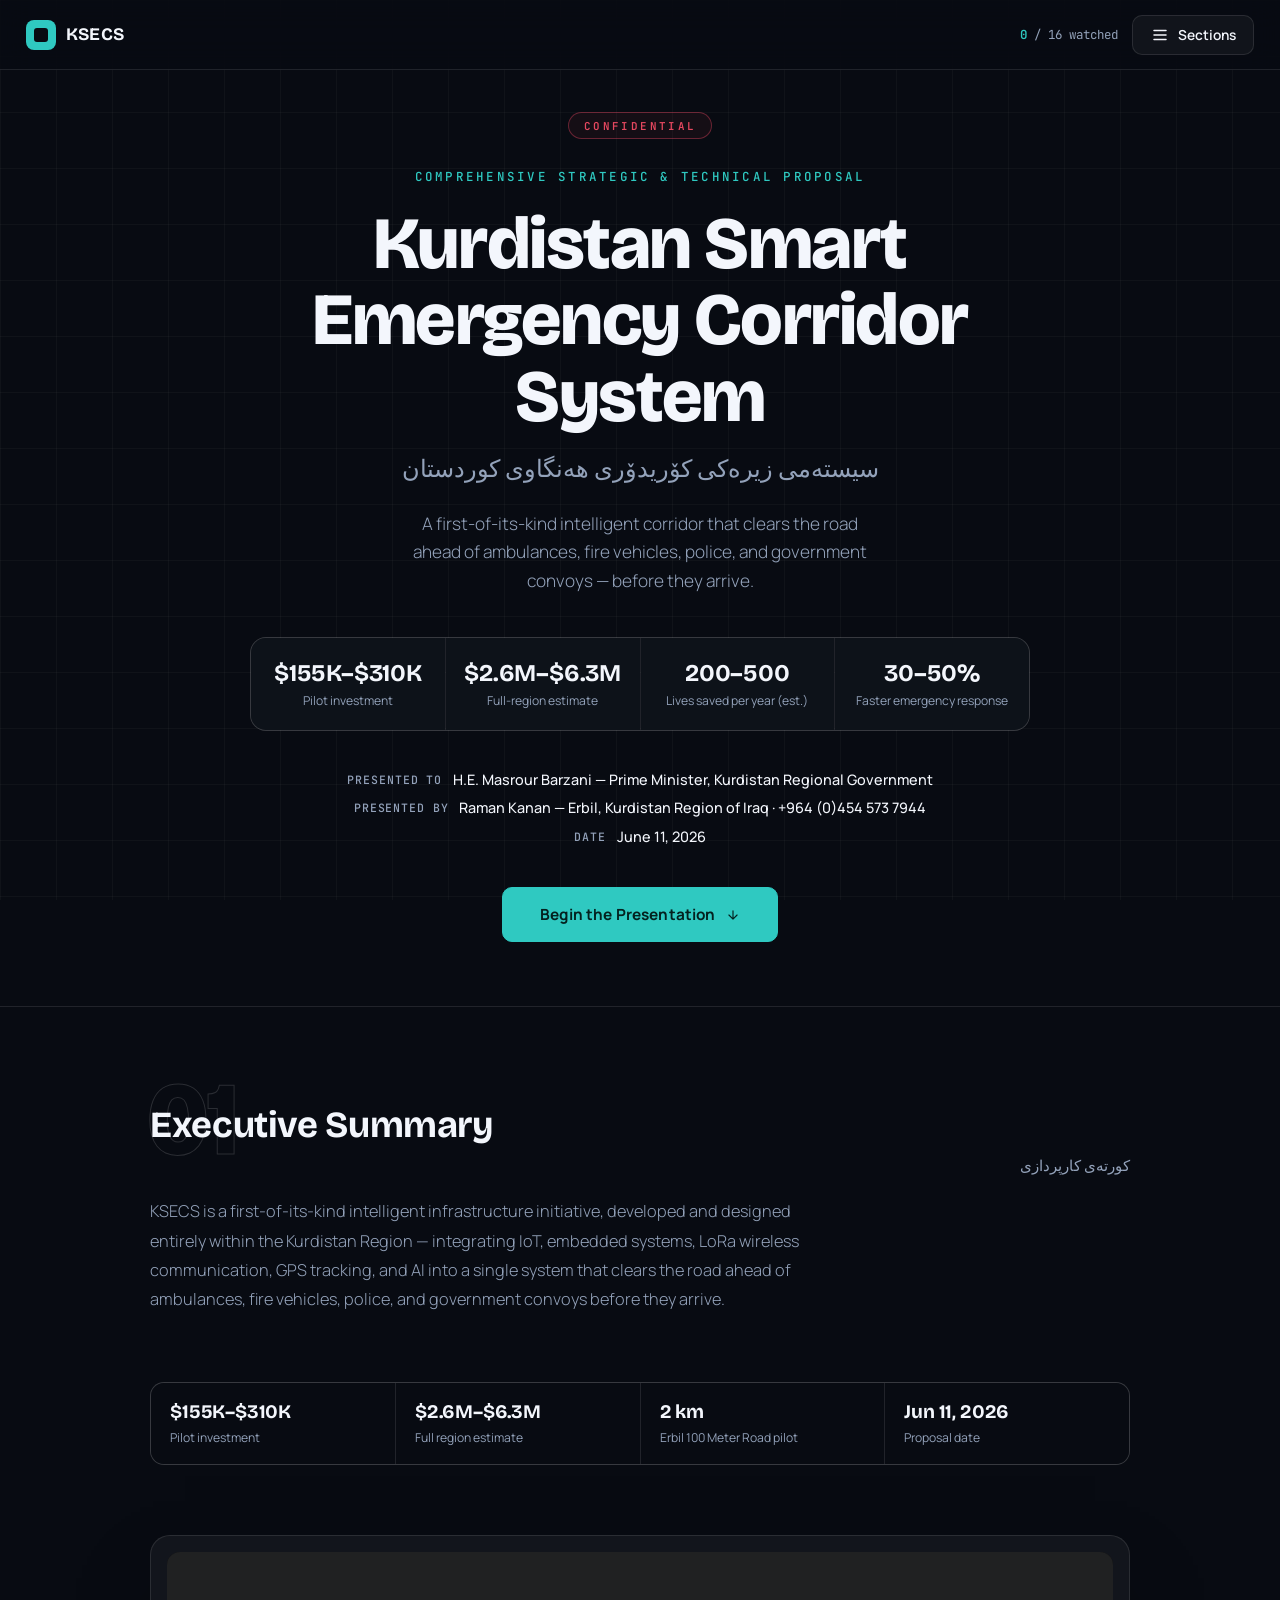
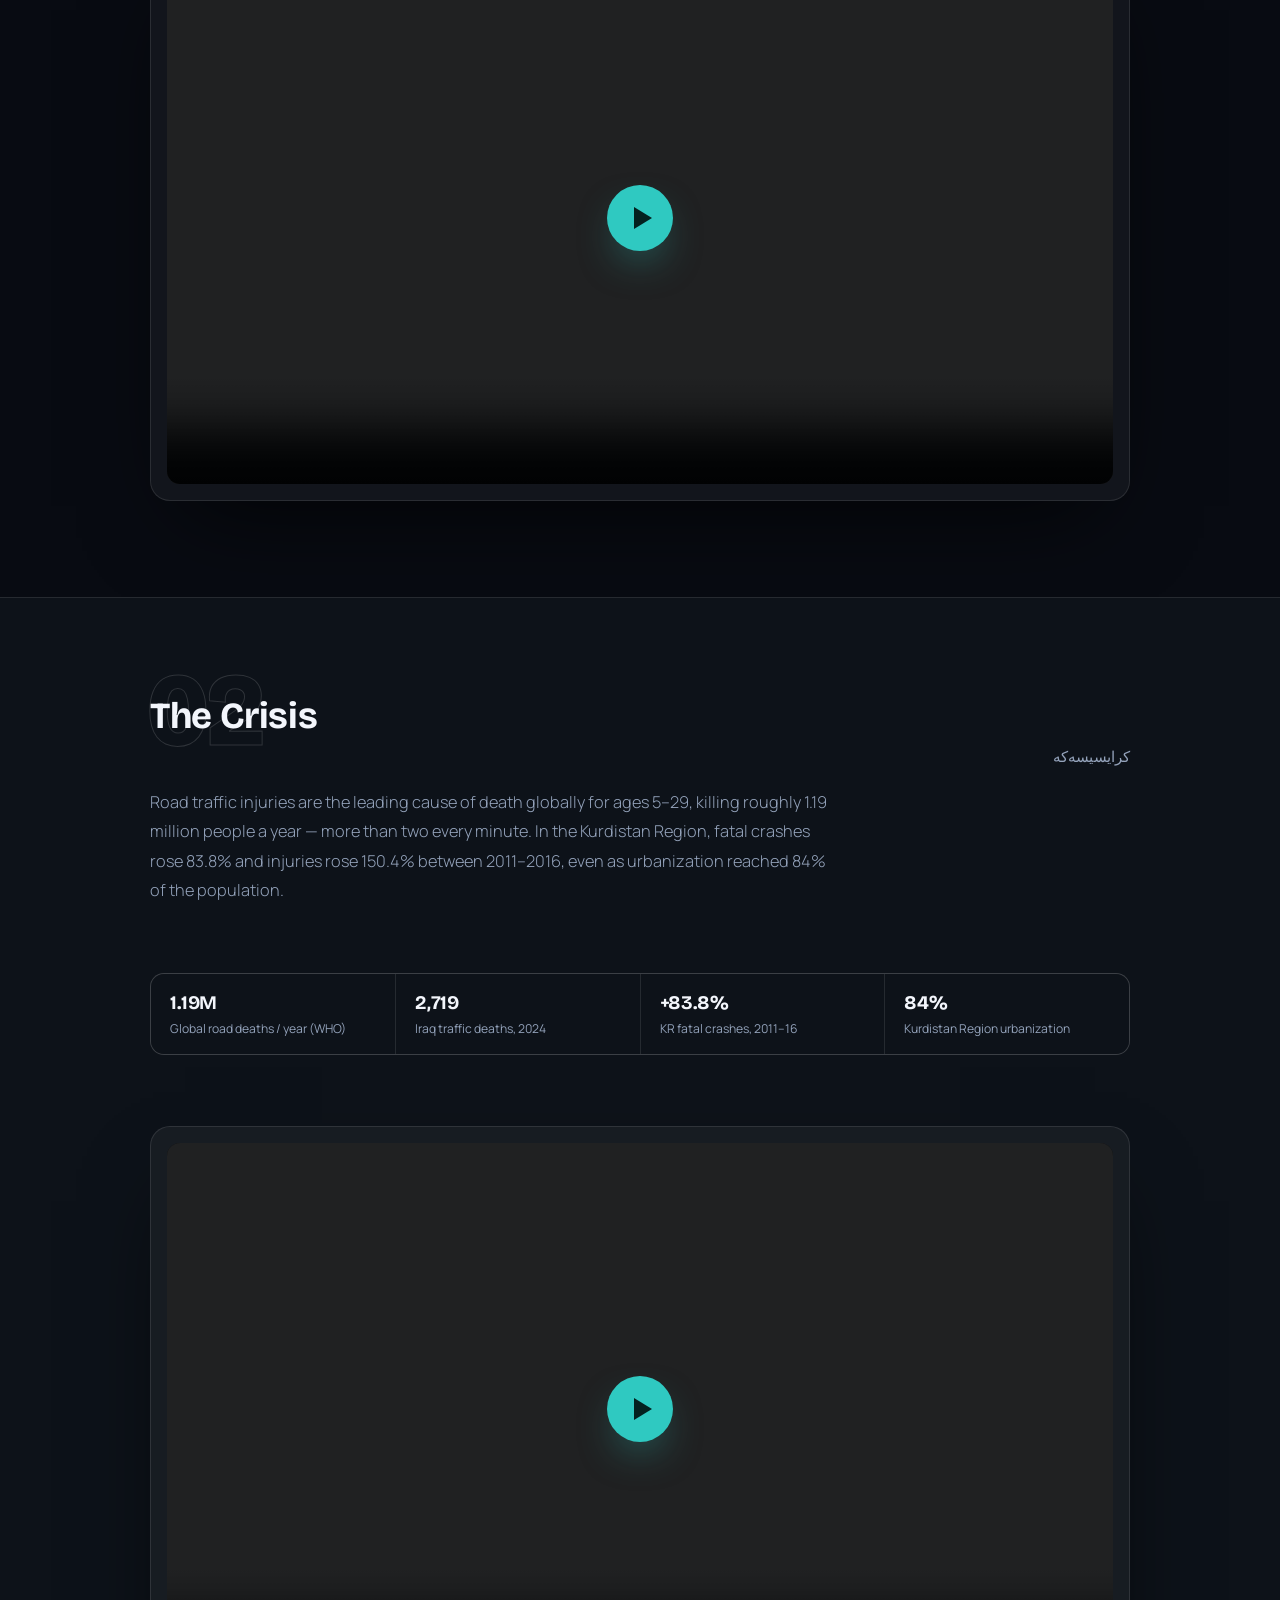
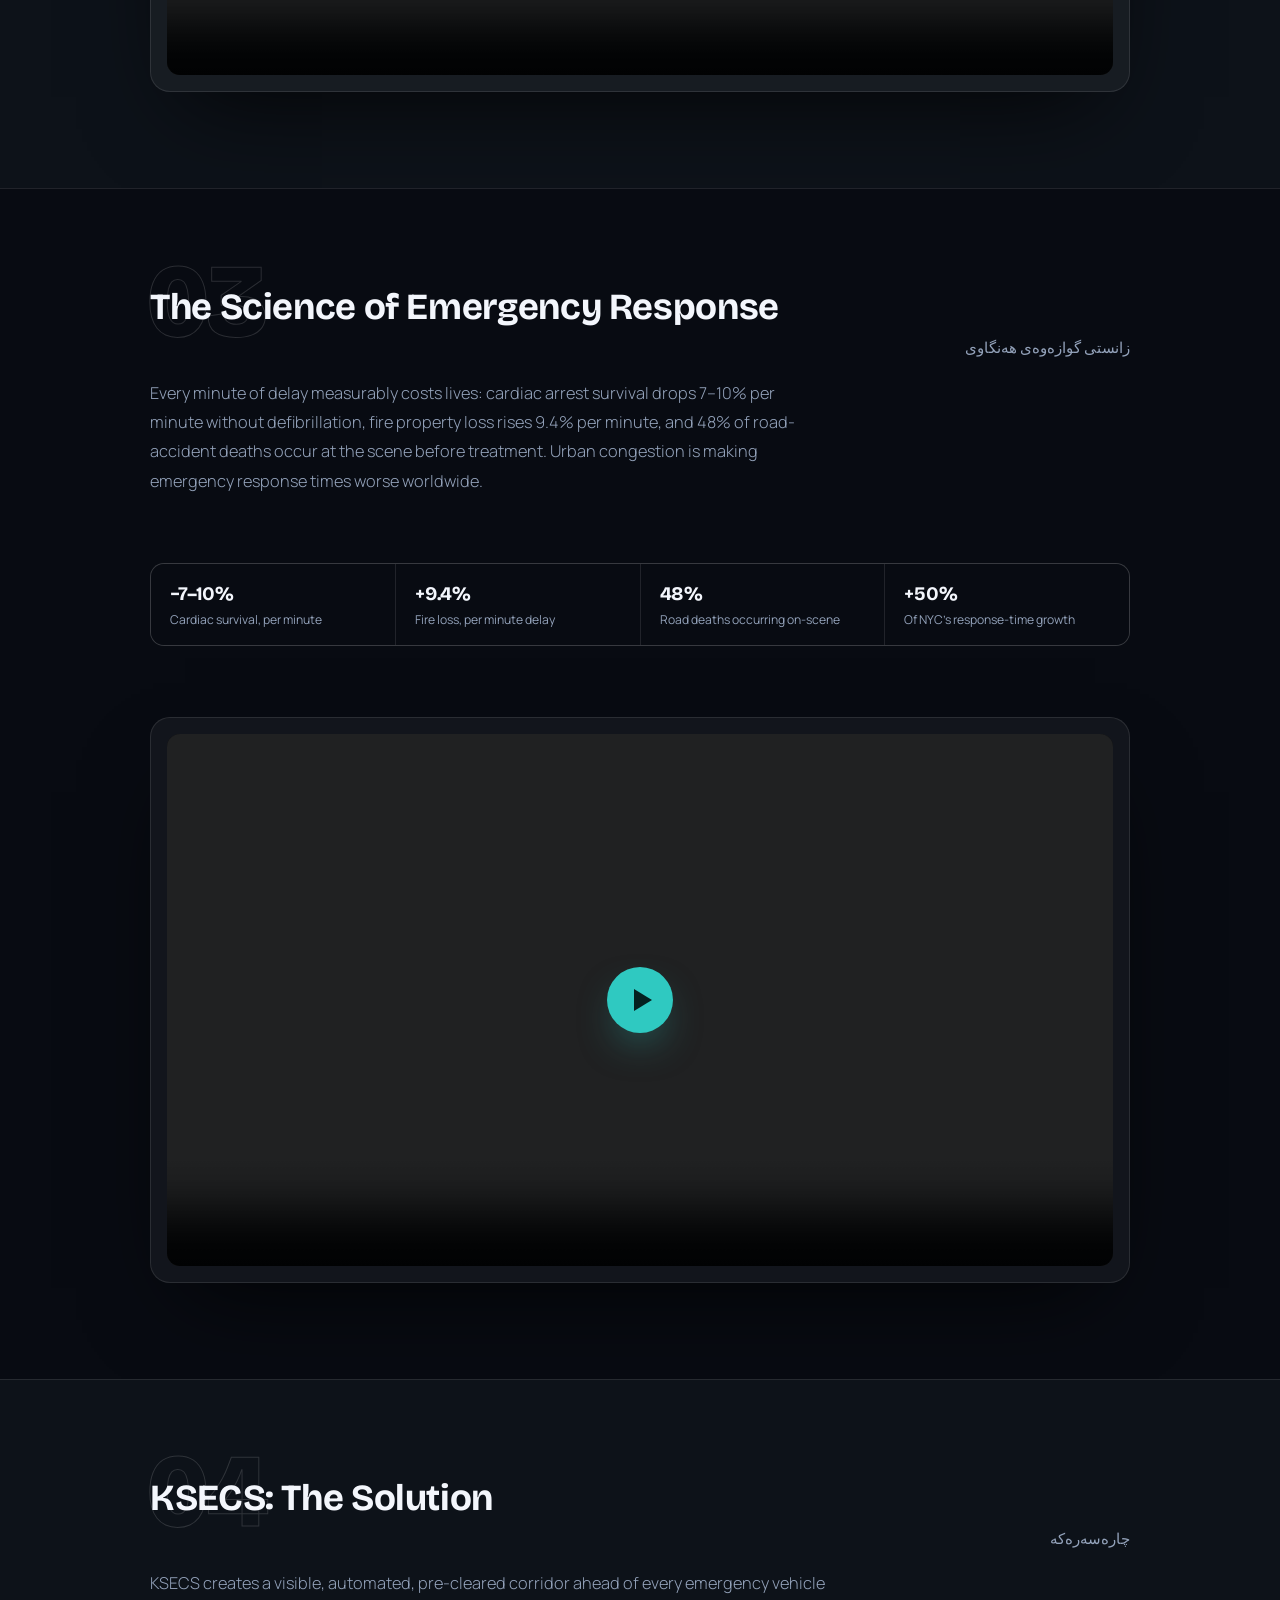
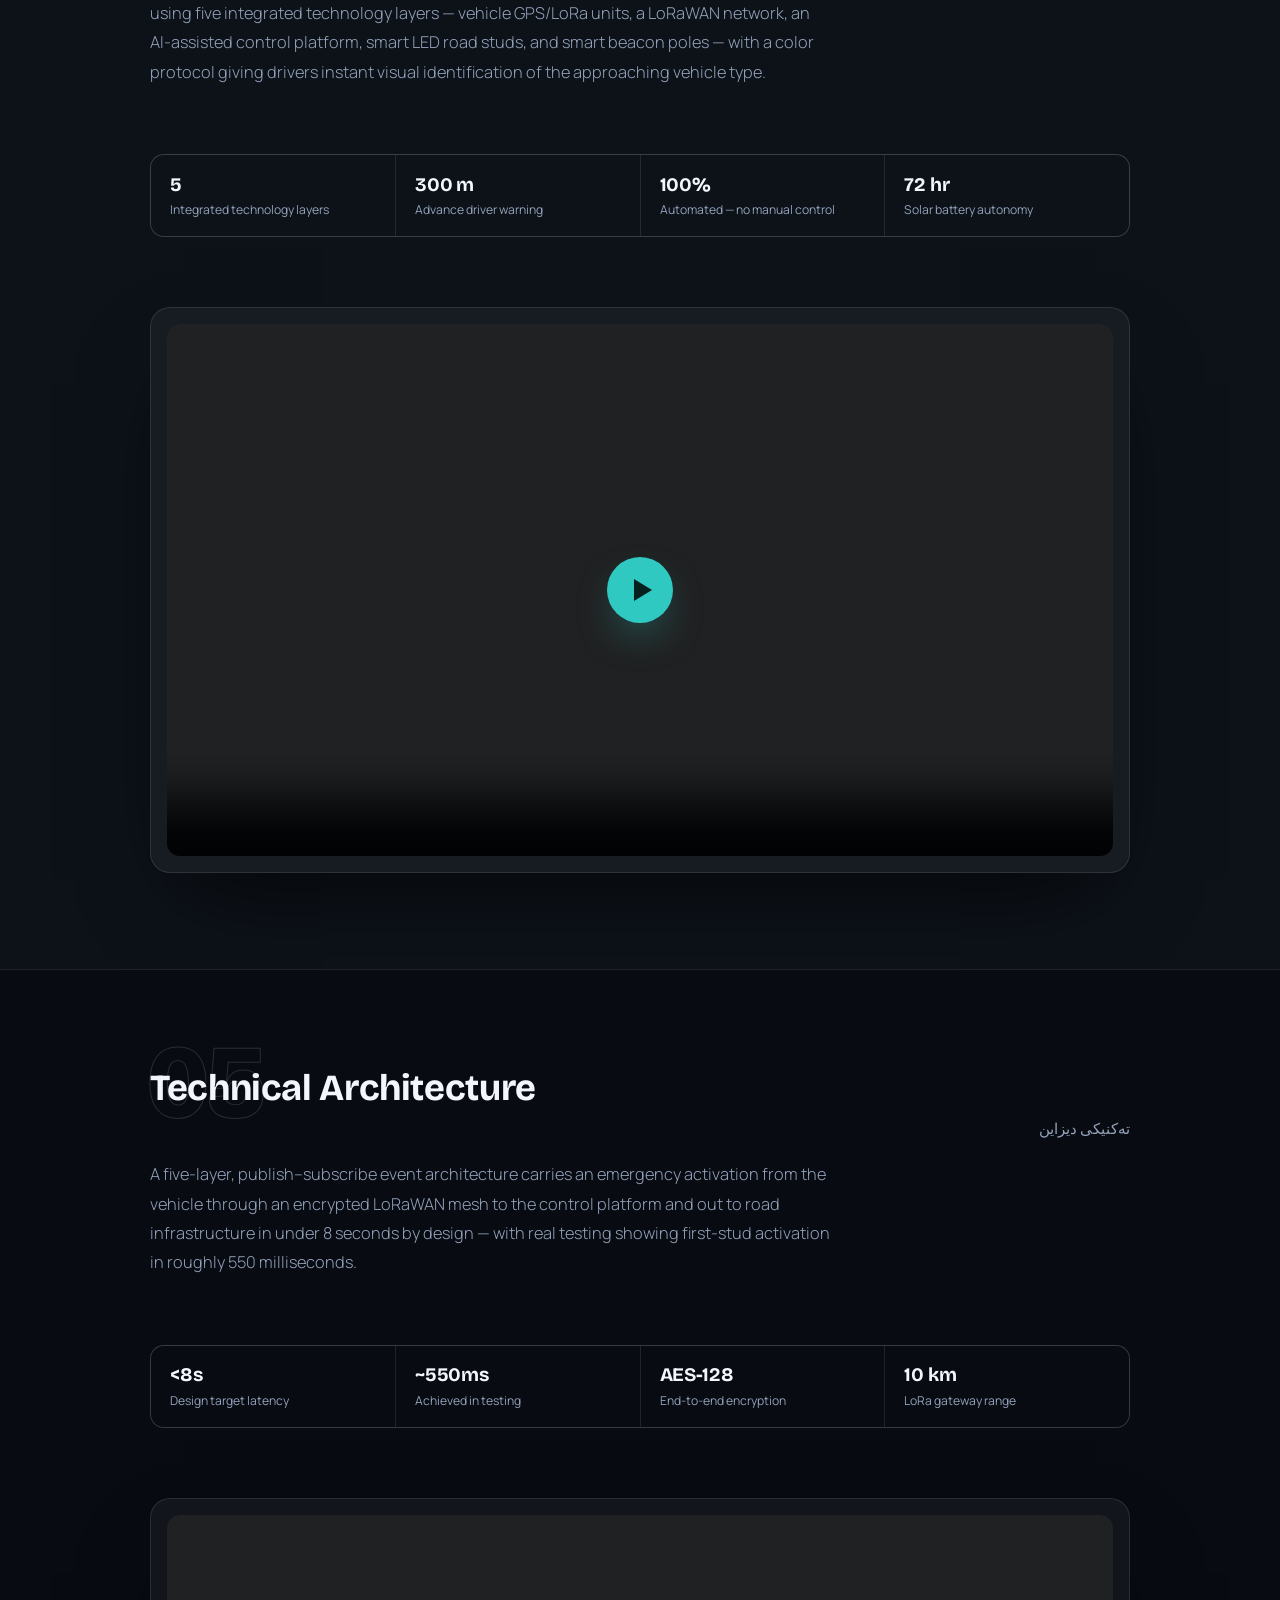
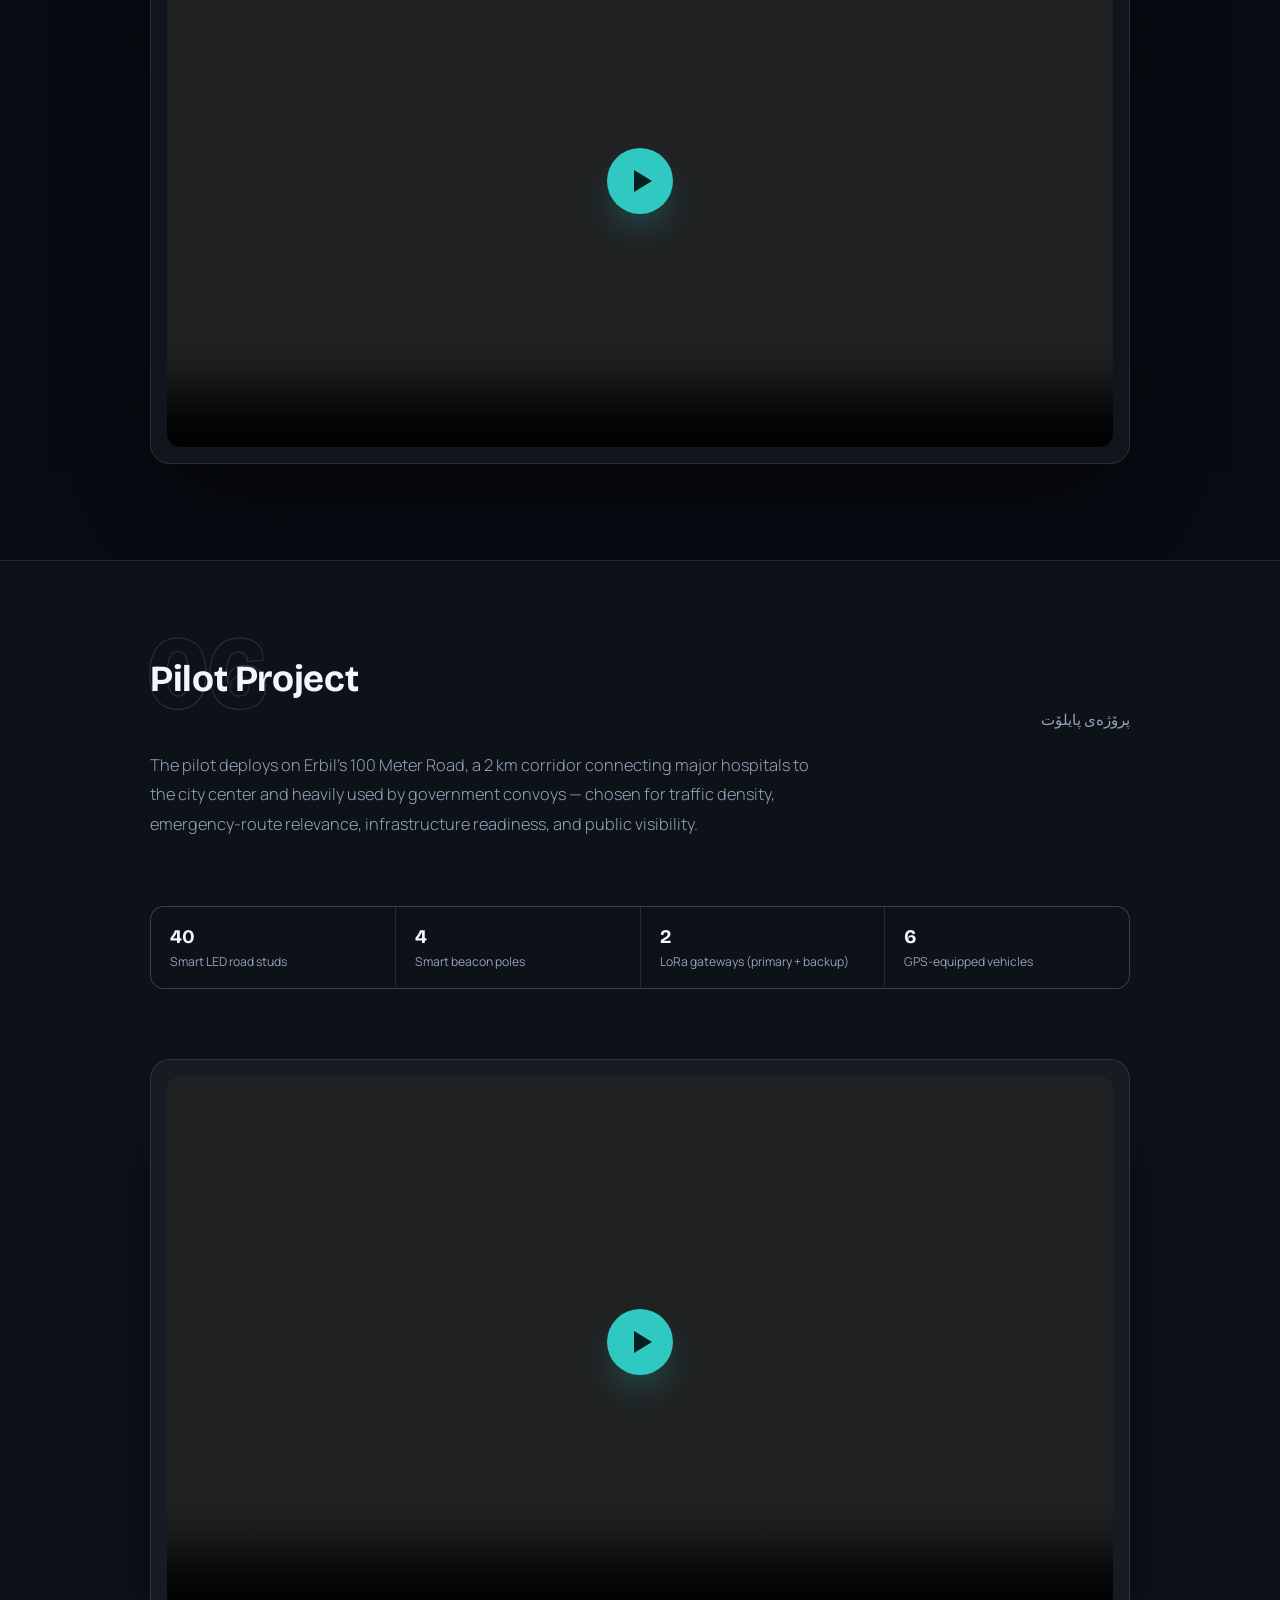
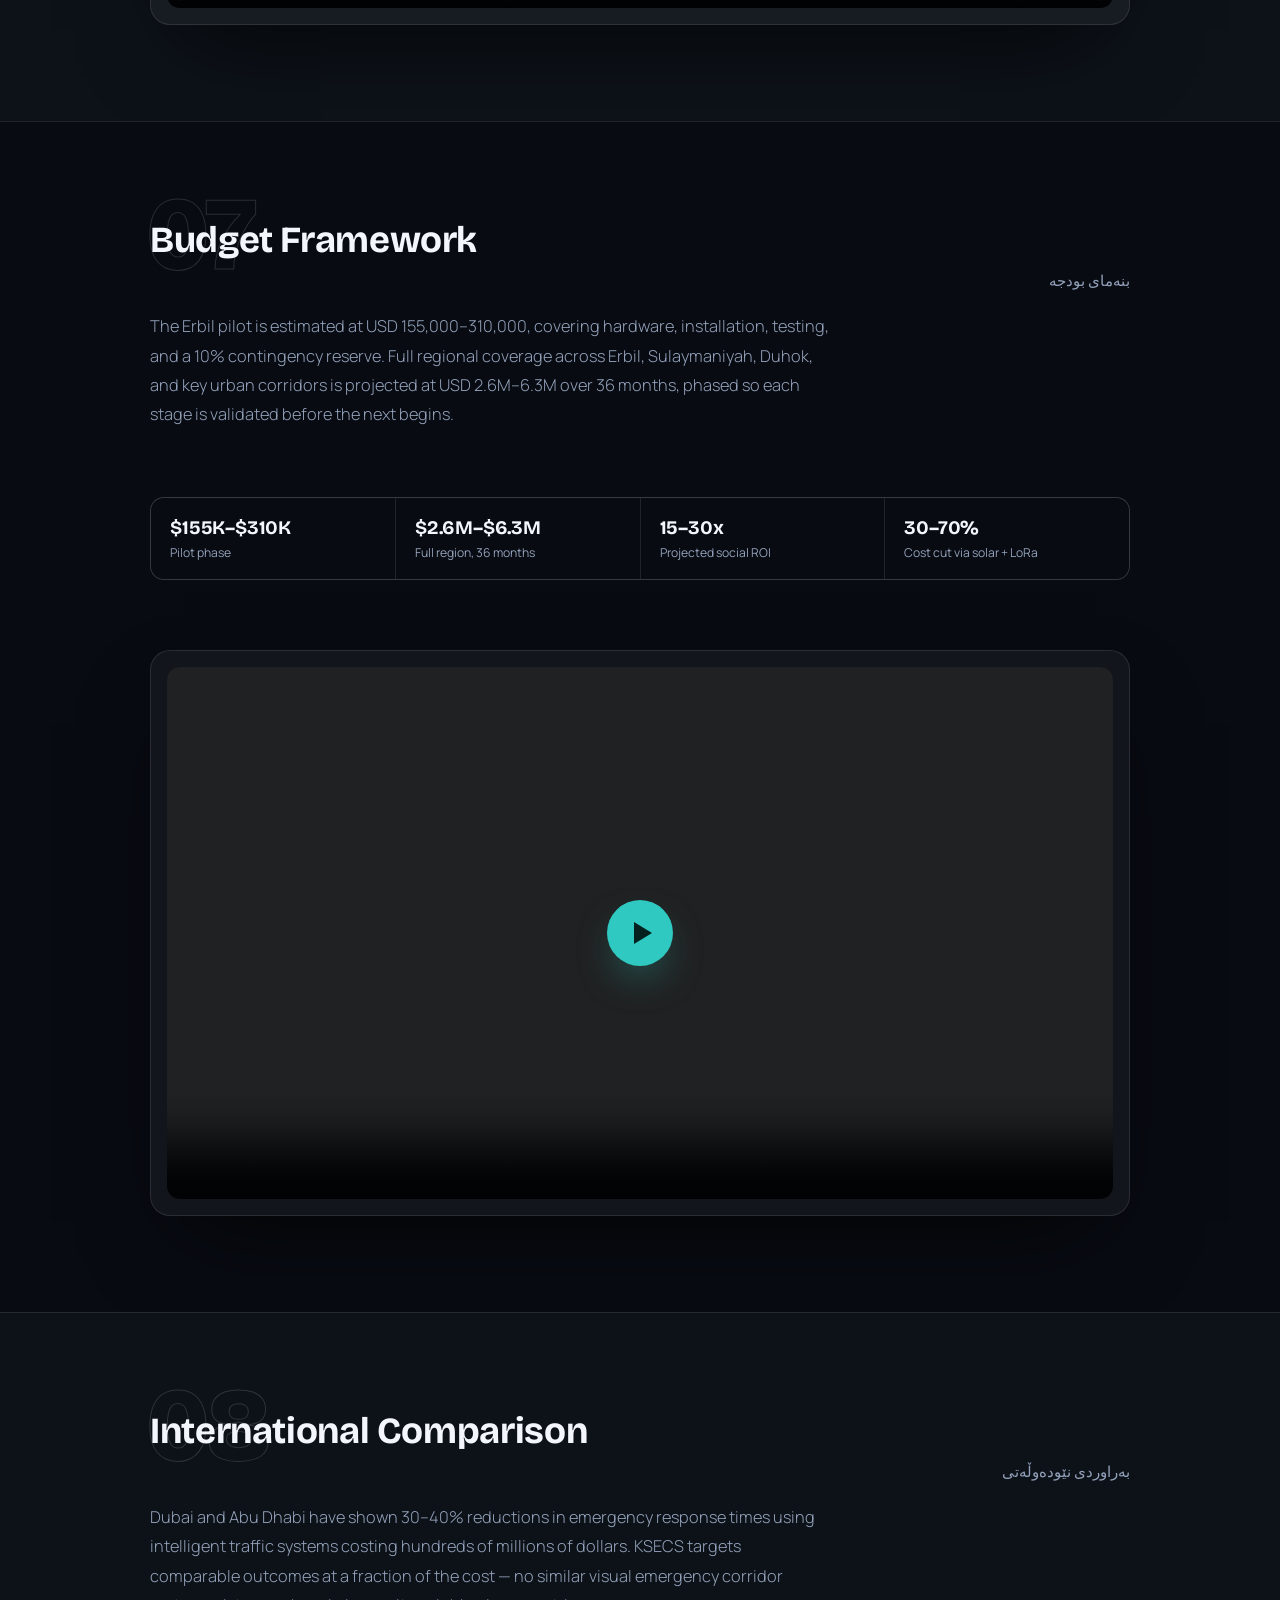
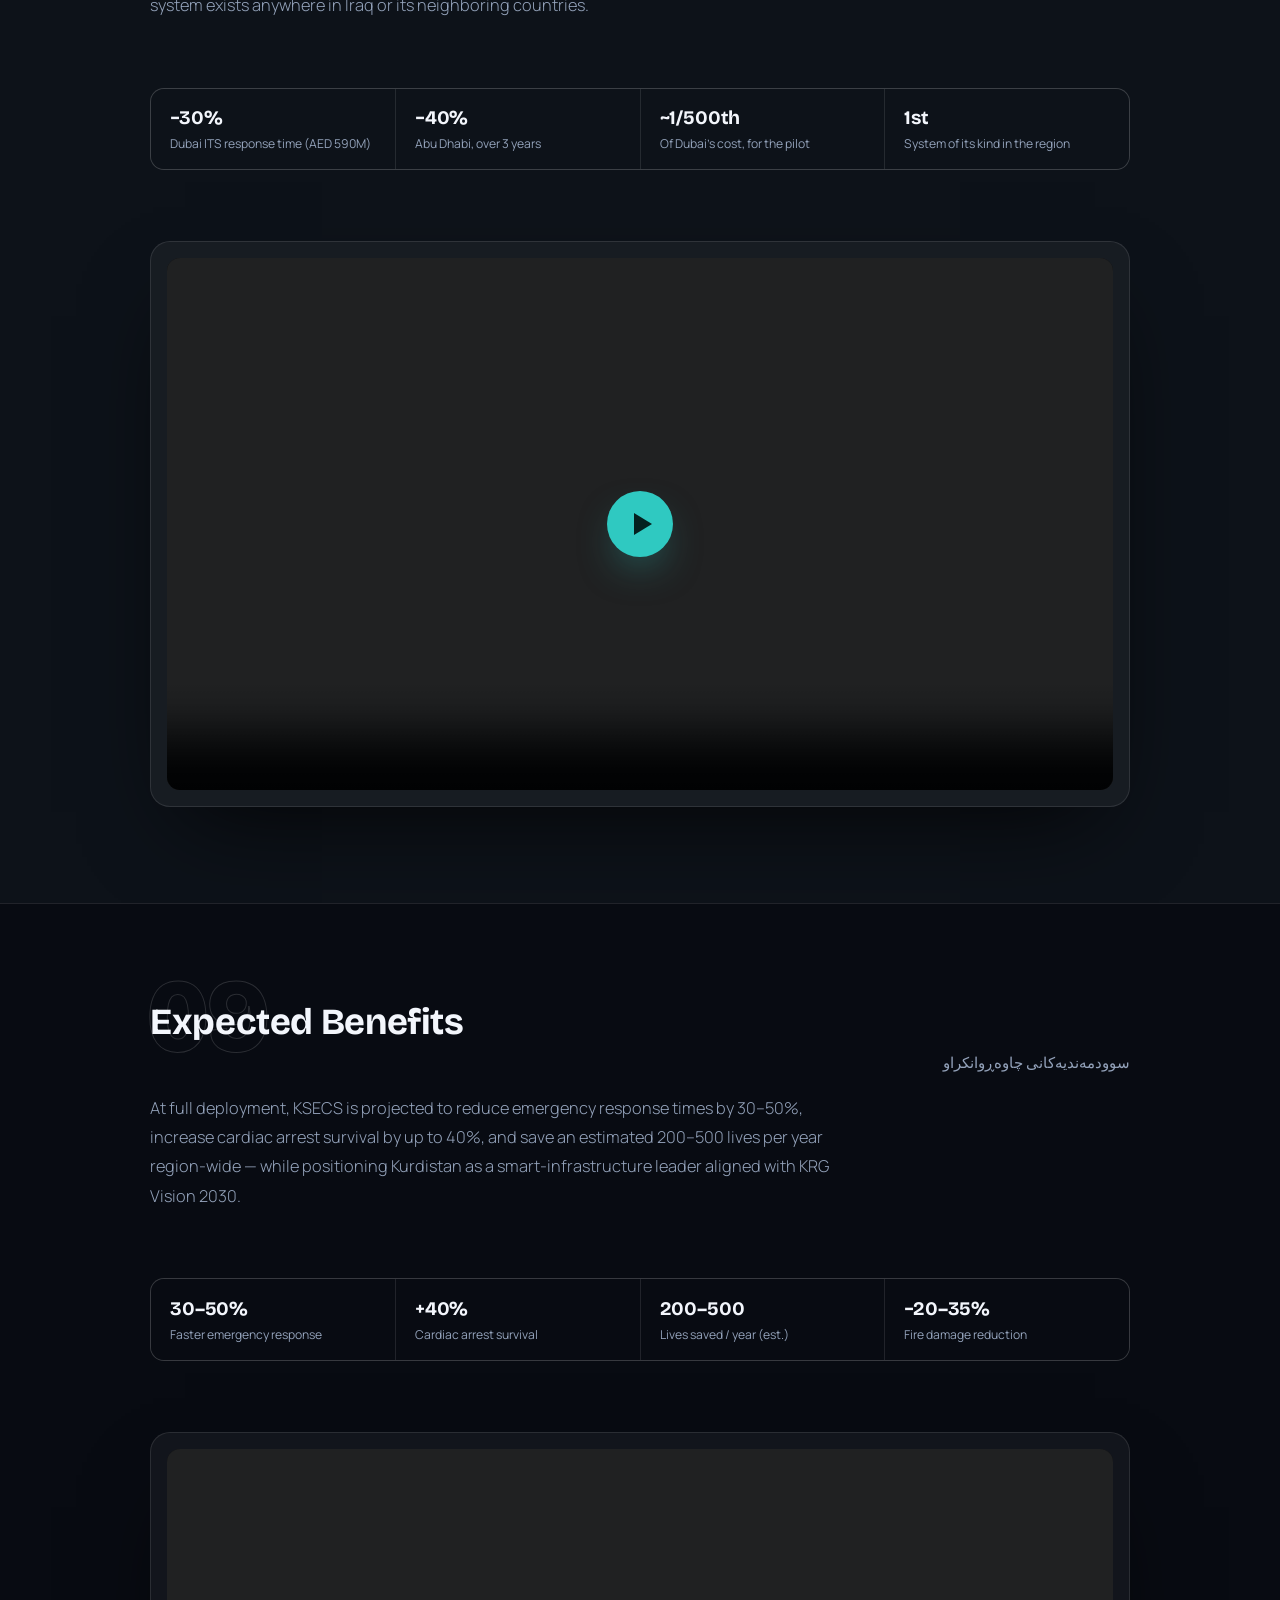
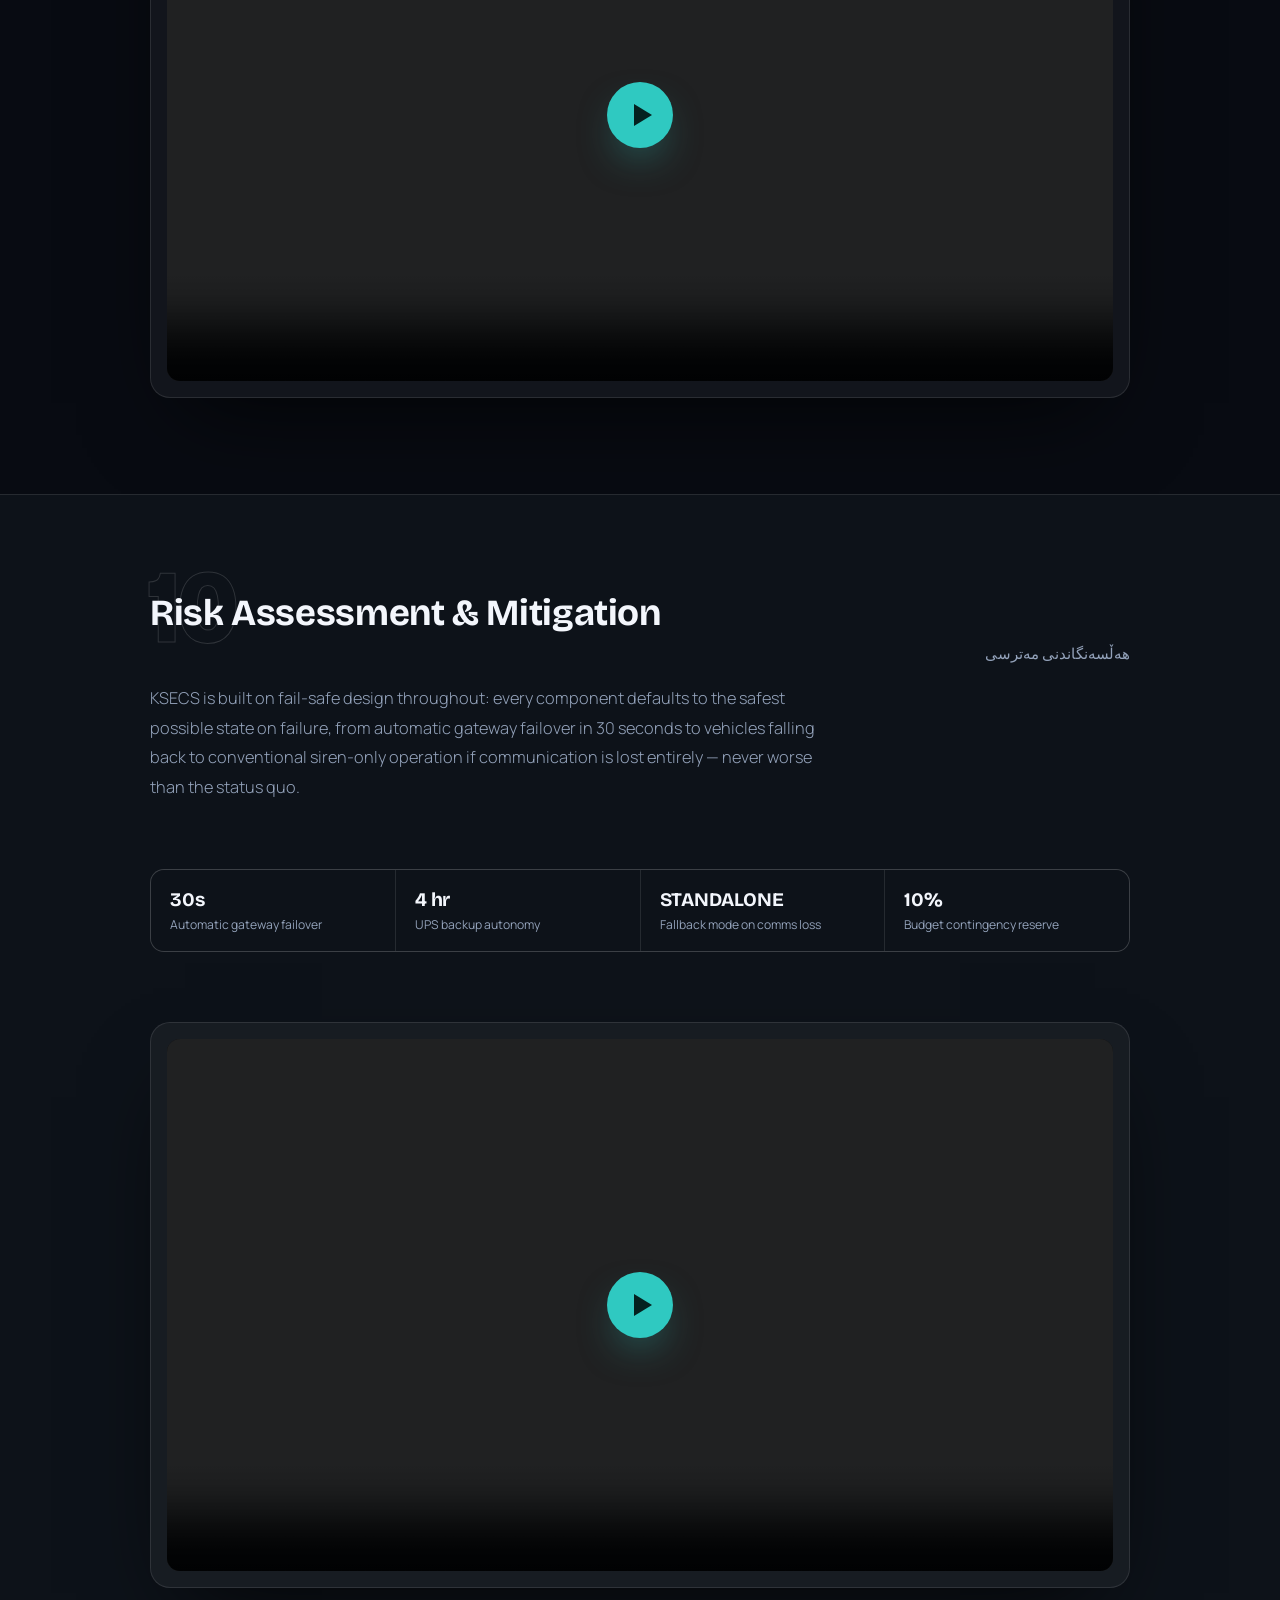
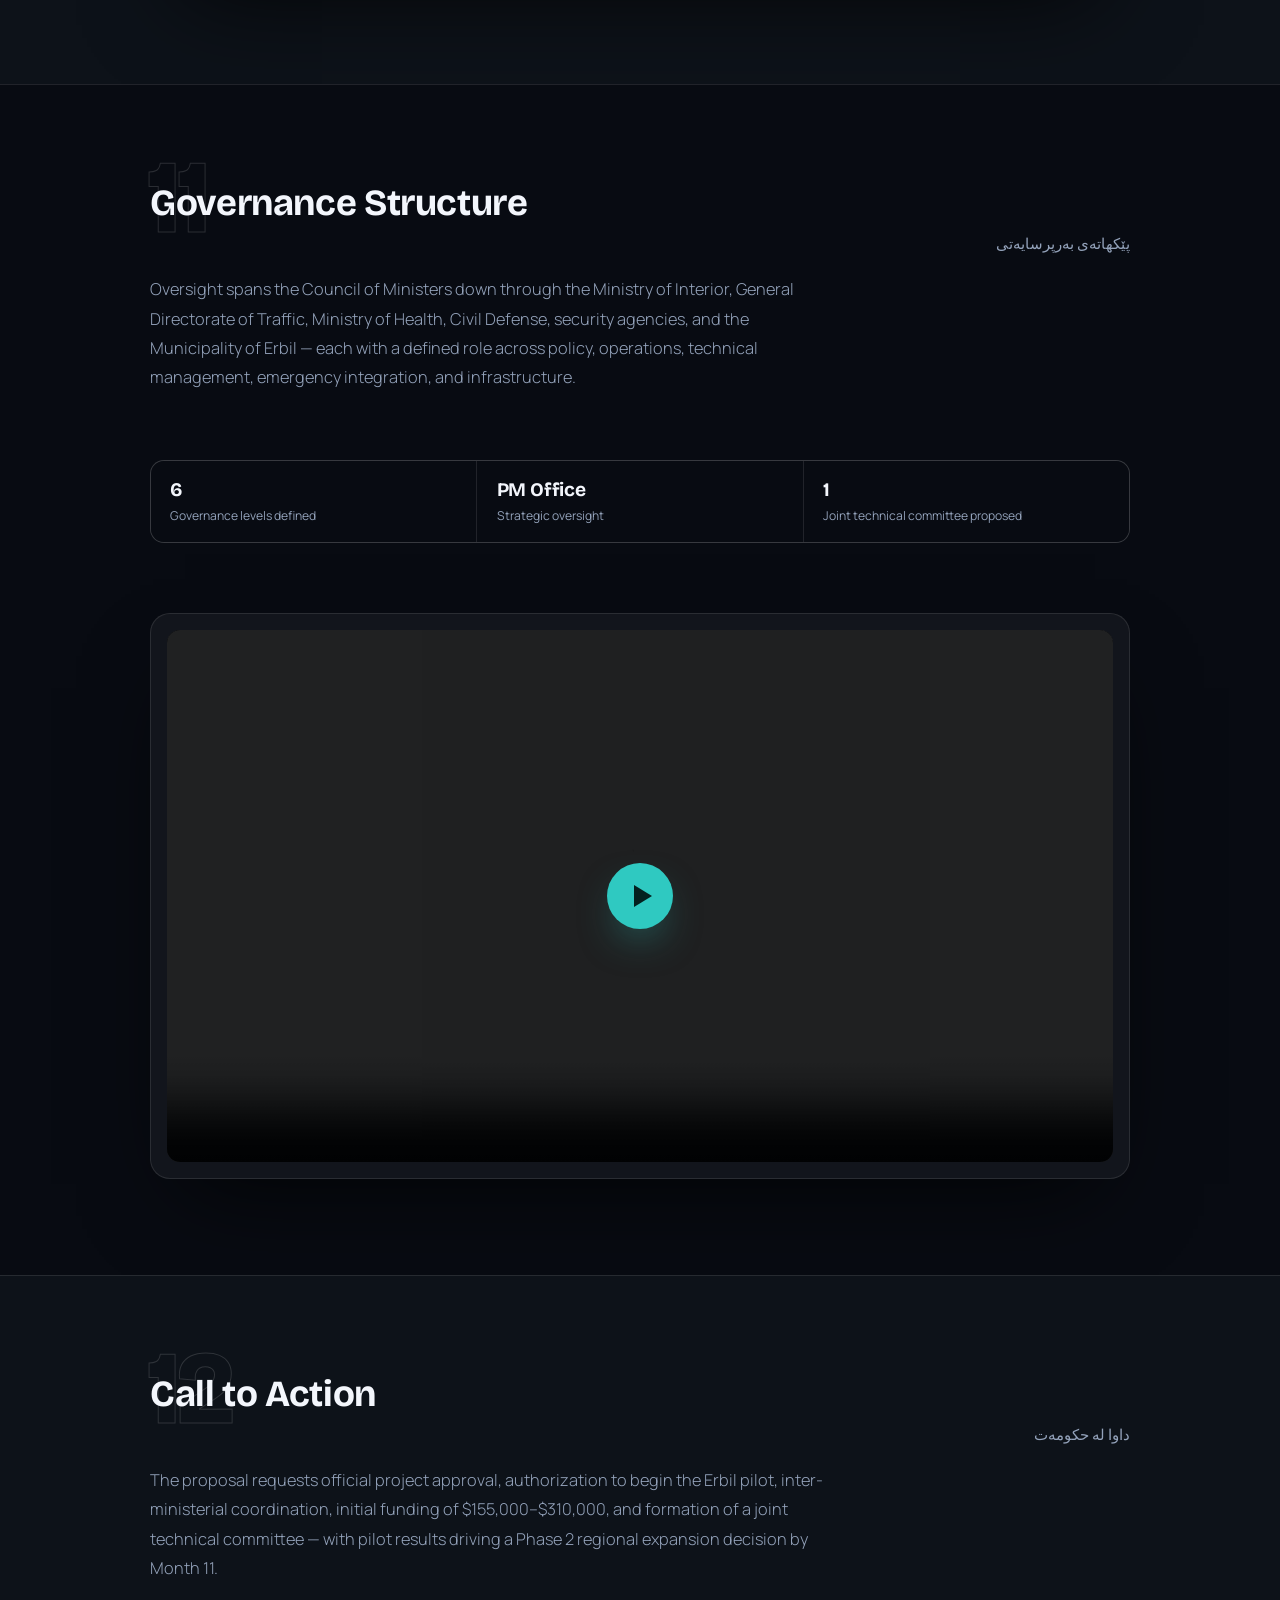
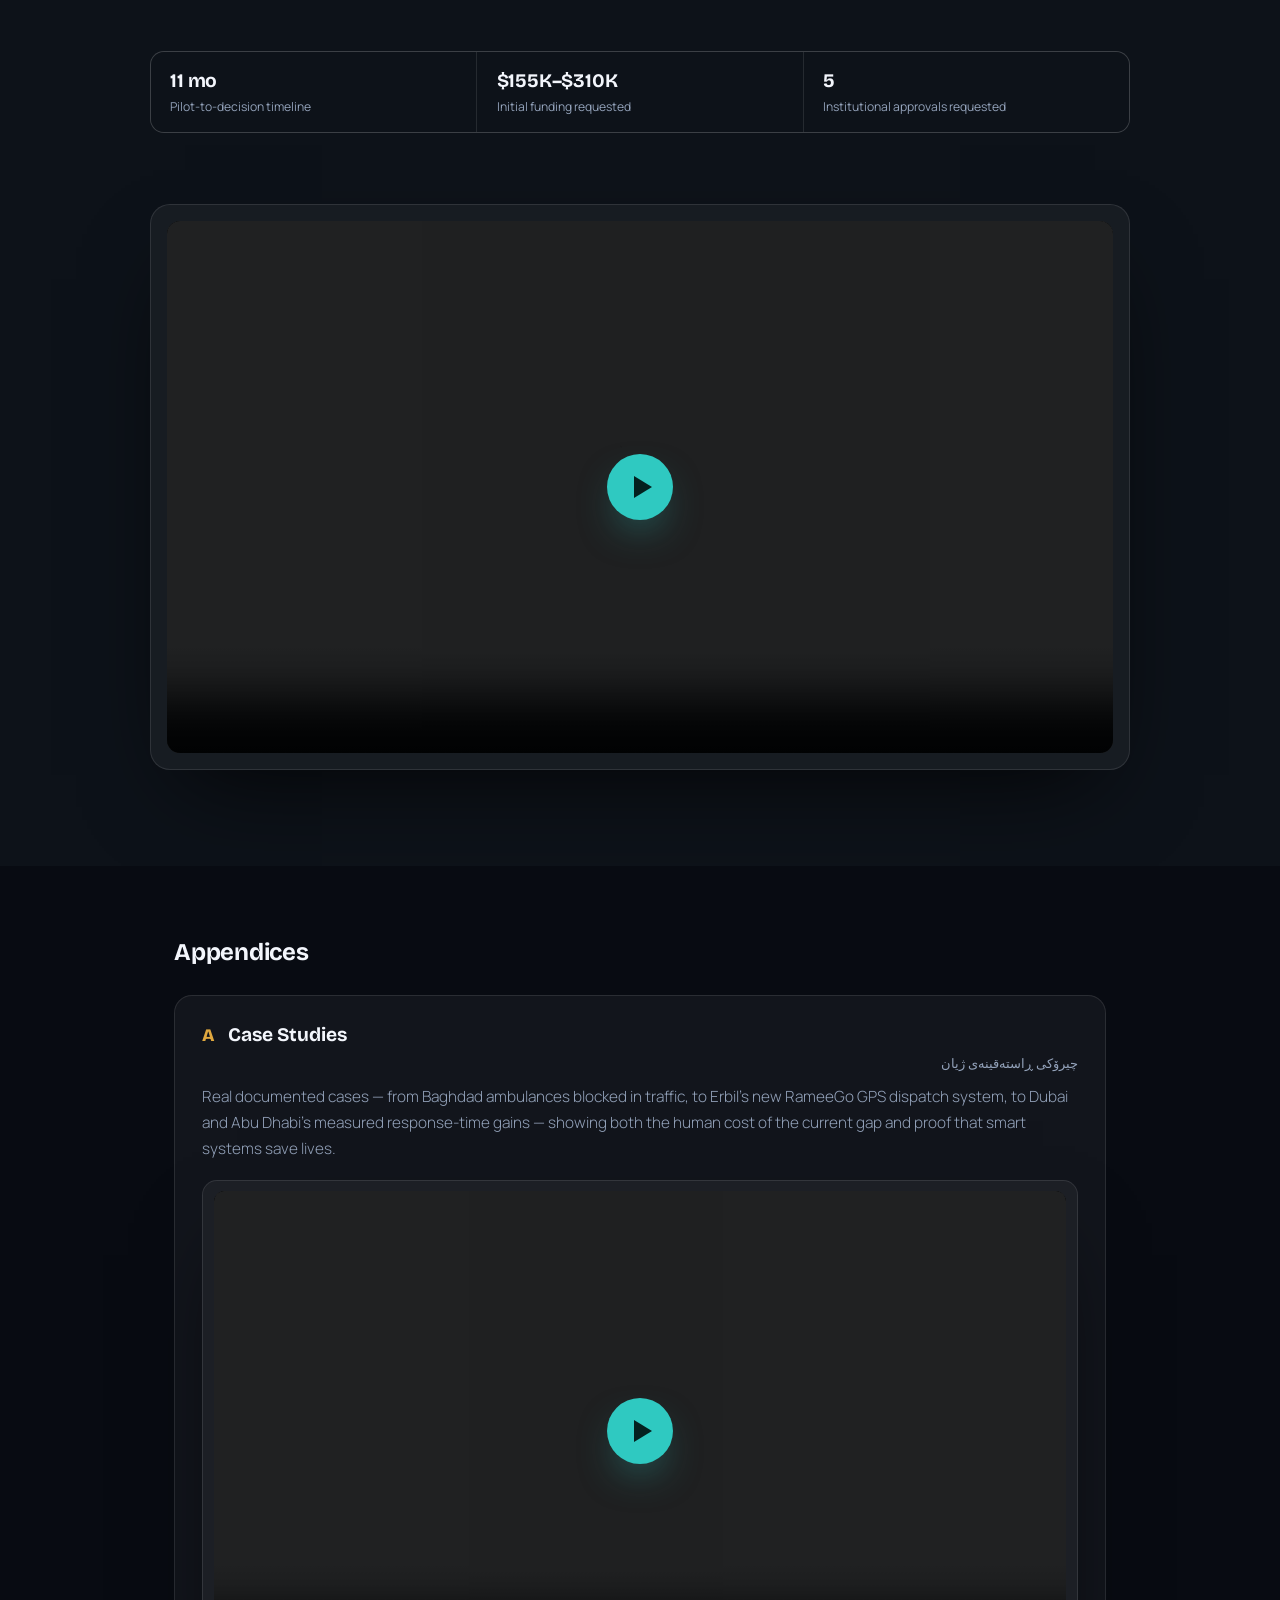
==== index.html @ 9d8deb5d "ramanVI" ====
<!DOCTYPE html>
<html lang="en">
<head>
<meta charset="UTF-8" />
<meta name="viewport" content="width=device-width, initial-scale=1.0" />
<title>KSECS</title>
<link rel="preconnect" href="https://fonts.googleapis.com" />
<link rel="preconnect" href="https://fonts.gstatic.com" crossorigin />
<link href="https://fonts.googleapis.com/css2?family=Bricolage+Grotesque:opsz,wght@12..96,400..800&family=Manrope:wght@300;400;500;600;700;800&family=JetBrains+Mono:wght@500;600&display=swap" rel="stylesheet" />
<link rel="stylesheet" href="css/style.css" />
</head>
<body>

  <div class="bg-grid"></div>
  <div class="progress-bar" id="progress-bar"></div>

  <header class="site-header">
    <div class="header-brand">
      <span class="brand-mark" aria-hidden="true"></span>
      <span class="brand" id="brand-text">KSECS</span>
    </div>
    <div class="header-right">
      <span class="watch-progress" id="watch-progress"></span>
      <button class="nav-toggle" id="nav-toggle" aria-label="Toggle section list">
        <svg width="18" height="18" viewBox="0 0 24 24" fill="none"><path d="M4 6h16M4 12h16M4 18h16" stroke="currentColor" stroke-width="2" stroke-linecap="round"/></svg>
        <span id="nav-toggle-label">Sections</span>
      </button>
    </div>
  </header>

  <div class="toc-backdrop" id="toc-backdrop"></div>
  <nav class="toc" id="toc">
    <div class="toc-head">
      <span>Contents</span>
      <button class="toc-close" id="toc-close" aria-label="Close section list">
        <svg width="16" height="16" viewBox="0 0 24 24" fill="none"><path d="M6 6l12 12M18 6L6 18" stroke="currentColor" stroke-width="2" stroke-linecap="round"/></svg>
      </button>
    </div>
    <div class="toc-inner" id="toc-inner"></div>
  </nav>

  <main>
    <!-- Cover -->
    <section class="cover" id="cover">
      <span class="confidential-badge" id="confidential-badge"></span>
      <p class="kicker" id="cover-kicker"></p>
      <h1 class="cover-title" id="cover-title-en"></h1>
      <p class="cover-title-ku" id="cover-title-ku" dir="rtl"></p>
      <p class="cover-subtitle" id="cover-subtitle"></p>

      <div class="cover-stats" id="cover-stats"></div>

      <div class="cover-meta">
        <div class="meta-row">
          <span class="meta-label">Presented to</span>
          <span class="meta-value" id="presented-to"></span>
        </div>
        <div class="meta-row">
          <span class="meta-label">Presented by</span>
          <span class="meta-value" id="presented-by"></span>
        </div>
        <div class="meta-row">
          <span class="meta-label">Date</span>
          <span class="meta-value" id="cover-date"></span>
        </div>
      </div>

      <button class="cta-button" id="cover-cta">
        <span id="cover-cta-label">Begin the Presentation</span>
        <svg width="14" height="14" viewBox="0 0 24 24" fill="none"><path d="M12 5v14M19 12l-7 7-7-7" stroke="currentColor" stroke-width="2" stroke-linecap="round" stroke-linejoin="round"/></svg>
      </button>
    </section>

    <!-- Main sections are rendered here by main.js -->
    <div id="sections-root"></div>

    <!-- Appendices -->
    <section class="appendix-section" id="appendix-section">
      <h3 class="group-heading">Appendices</h3>
      <div id="appendices-root"></div>
    </section>

    <!-- References -->
    <section class="references-section" id="references-section">
      <button class="references-toggle" id="references-toggle">
        <h3 id="references-heading">Sources &amp; References</h3>
        <svg width="16" height="16" viewBox="0 0 24 24" fill="none"><path d="M6 9l6 6 6-6" stroke="currentColor" stroke-width="2" stroke-linecap="round" stroke-linejoin="round"/></svg>
      </button>
      <p class="references-note" id="references-note"></p>
      <div class="references-body" id="references-body" hidden></div>
    </section>

    <!-- Closing -->
    <section class="closing-section" id="closing-section">
      <h2 id="closing-title"></h2>
      <p id="closing-message"></p>
      <div class="closing-meta">
        <span id="closing-by"></span>
        <span id="closing-tel"></span>
        <span id="closing-date"></span>
      </div>
    </section>
  </main>

  <footer class="site-footer">
    <p>Prepared as a strategic and technical proposal. Confidential.</p>
  </footer>

  <script src="js/config.js"></script>
  <script src="js/main.js"></script>
</body>
</html>
---- css/style.css ----
:root {
  --bg: #080b12;
  --bg-alt: #0d1219;
  --ink: #f3f6fc;
  --ink-dim: #93a2ba;
  --accent: #2fc9c1;
  --accent-2: #e6485f;
  --accent-3: #e0a83f;
  --ok: #3ecf8e;
  --card: rgba(255, 255, 255, 0.045);
  --card-border: rgba(255, 255, 255, 0.1);
  --card-hover: rgba(255, 255, 255, 0.07);
  --shadow: 0 40px 90px -35px rgba(0, 0, 0, 0.8);
  --display: "Bricolage Grotesque", "Manrope", sans-serif;
  --sans: "Manrope", -apple-system, BlinkMacSystemFont, "Segoe UI", sans-serif;
  --mono: "JetBrains Mono", ui-monospace, monospace;
  --header-h: 4.4rem;
  --ease: cubic-bezier(0.16, 1, 0.3, 1);
}

* {
  box-sizing: border-box;
}

html {
  scroll-behavior: smooth;
  scroll-padding-top: 5.5rem;
}

body {
  margin: 0;
  min-height: 100vh;
  background: var(--bg);
  color: var(--ink);
  font-family: var(--sans);
  font-weight: 400;
  overflow-x: hidden;
  position: relative;
  -webkit-font-smoothing: antialiased;
}

.bg-grid {
  position: fixed;
  inset: 0;
  z-index: 0;
  pointer-events: none;
  background:
    linear-gradient(rgba(255, 255, 255, 0.03) 1px, transparent 1px),
    linear-gradient(90deg, rgba(255, 255, 255, 0.03) 1px, transparent 1px),
    var(--bg);
  background-size: 56px 56px, 56px 56px, auto;
}

.progress-bar {
  position: fixed;
  top: 0;
  left: 0;
  height: 3px;
  width: 0%;
  background: var(--accent);
  z-index: 60;
  transition: width 0.1s linear;
}

/* ---------- Header ---------- */
.site-header {
  position: fixed;
  top: 0;
  left: 0;
  right: 0;
  z-index: 40;
  height: var(--header-h);
  display: flex;
  align-items: center;
  justify-content: space-between;
  padding: 0 1.6rem;
  backdrop-filter: blur(16px);
  background: rgba(8, 11, 18, 0.78);
  border-bottom: 1px solid var(--card-border);
}

.header-brand {
  display: flex;
  align-items: center;
  gap: 0.65rem;
}

.brand-mark {
  width: 30px;
  height: 30px;
  border-radius: 8px;
  background: var(--accent);
  position: relative;
  flex-shrink: 0;
}

.brand-mark::after {
  content: "";
  position: absolute;
  inset: 8px;
  border-radius: 3px;
  background: var(--bg);
}

.brand {
  font-family: var(--display);
  font-weight: 700;
  letter-spacing: 0.01em;
  font-size: 1.1rem;
  color: var(--ink);
}

.header-right {
  display: flex;
  align-items: center;
  gap: 0.9rem;
}

.watch-progress {
  font-family: var(--mono);
  font-size: 0.78rem;
  color: var(--ink-dim);
  white-space: nowrap;
}

.watch-progress strong {
  color: var(--accent);
  font-weight: 600;
}

.nav-toggle {
  display: inline-flex;
  align-items: center;
  gap: 0.55rem;
  background: var(--card);
  border: 1px solid var(--card-border);
  color: var(--ink);
  padding: 0.6rem 1.1rem;
  border-radius: 10px;
  font-family: var(--sans);
  font-weight: 600;
  font-size: 0.86rem;
  cursor: pointer;
  transition: background 0.2s ease, border-color 0.2s ease;
}

.nav-toggle:hover {
  background: var(--card-hover);
  border-color: rgba(47, 201, 193, 0.4);
}

/* ---------- TOC drawer ---------- */
.toc-backdrop {
  position: fixed;
  inset: 0;
  z-index: 44;
  background: rgba(3, 5, 9, 0.6);
  opacity: 0;
  pointer-events: none;
  transition: opacity 0.3s ease;
}

.toc-backdrop.is-open {
  opacity: 1;
  pointer-events: auto;
}

.toc {
  position: fixed;
  top: 0;
  left: 0;
  bottom: 0;
  width: 300px;
  max-width: 84vw;
  z-index: 45;
  background: var(--bg-alt);
  border-right: 1px solid var(--card-border);
  transform: translateX(-100%);
  transition: transform 0.35s var(--ease);
  display: flex;
  flex-direction: column;
}

.toc.is-open {
  transform: translateX(0);
}

.toc-head {
  display: flex;
  align-items: center;
  justify-content: space-between;
  padding: 1.2rem 1.4rem;
  border-bottom: 1px solid var(--card-border);
  font-family: var(--display);
  font-weight: 700;
  font-size: 1rem;
  flex-shrink: 0;
}

.toc-close {
  background: var(--card);
  border: 1px solid var(--card-border);
  color: var(--ink-dim);
  width: 32px;
  height: 32px;
  border-radius: 8px;
  display: inline-flex;
  align-items: center;
  justify-content: center;
  cursor: pointer;
  transition: color 0.2s ease, border-color 0.2s ease;
}

.toc-close:hover {
  color: var(--ink);
  border-color: rgba(255, 255, 255, 0.25);
}

.toc-inner {
  display: flex;
  flex-direction: column;
  gap: 0.18rem;
  padding: 1.2rem 1rem 2rem;
  overflow-y: auto;
}

.toc-group-label {
  font-family: var(--mono);
  font-size: 0.66rem;
  letter-spacing: 0.16em;
  text-transform: uppercase;
  color: var(--ink-dim);
  opacity: 0.55;
  margin: 1.3rem 0 0.5rem 0.8rem;
}

.toc-group-label:first-child {
  margin-top: 0;
}

.toc-link {
  display: flex;
  align-items: center;
  gap: 0.6rem;
  padding: 0.5rem 0.8rem;
  border-radius: 10px;
  color: var(--ink-dim);
  text-decoration: none;
  font-size: 0.87rem;
  font-weight: 500;
  transition: color 0.2s ease, background 0.25s ease;
}

.toc-link .n {
  font-family: var(--mono);
  font-weight: 500;
  font-size: 0.72rem;
  opacity: 0.55;
  min-width: 1.4em;
}

.toc-link .check {
  margin-left: auto;
  width: 15px;
  height: 15px;
  border-radius: 50%;
  border: 1.5px solid var(--card-border);
  flex-shrink: 0;
  position: relative;
}

.toc-link.is-watched .check {
  border-color: var(--ok);
  background: var(--ok);
}

.toc-link.is-watched .check::after {
  content: "";
  position: absolute;
  left: 4px;
  top: 1px;
  width: 4px;
  height: 8px;
  border-right: 1.5px solid var(--bg-alt);
  border-bottom: 1.5px solid var(--bg-alt);
  transform: rotate(40deg);
}

.toc-link:hover {
  color: var(--ink);
  background: rgba(255, 255, 255, 0.04);
}

.toc-link.is-active {
  color: var(--ink);
  background: rgba(47, 201, 193, 0.1);
  box-shadow: inset 2px 0 0 var(--accent);
}

main {
  position: relative;
  z-index: 1;
}

/* ---------- Cover ---------- */
.cover {
  min-height: 100vh;
  display: flex;
  flex-direction: column;
  align-items: center;
  justify-content: center;
  text-align: center;
  padding: 7rem 1.5rem 4rem;
}

.confidential-badge {
  font-family: var(--mono);
  font-weight: 600;
  font-size: 0.68rem;
  letter-spacing: 0.22em;
  color: var(--accent-2);
  border: 1px solid rgba(230, 72, 95, 0.4);
  background: rgba(230, 72, 95, 0.06);
  padding: 0.35rem 0.9rem;
  border-radius: 999px;
  margin-bottom: 1.8rem;
  opacity: 0;
  animation: rise 0.8s var(--ease) forwards 0.05s;
}

.kicker {
  font-family: var(--mono);
  font-weight: 500;
  font-size: 0.78rem;
  letter-spacing: 0.26em;
  text-transform: uppercase;
  color: var(--accent);
  margin: 0 0 1.3rem;
  opacity: 0;
  animation: rise 0.9s var(--ease) forwards 0.15s;
}

.cover-title {
  font-family: var(--display);
  font-weight: 800;
  font-size: clamp(2.6rem, 6.6vw, 4.6rem);
  letter-spacing: -0.02em;
  line-height: 1.04;
  margin: 0 0 1rem;
  max-width: 20ch;
  color: var(--ink);
  opacity: 0;
  animation: rise 1s var(--ease) forwards 0.28s;
}

.cover-title-ku {
  font-size: clamp(1.1rem, 2.6vw, 1.5rem);
  color: var(--ink-dim);
  margin: 0 0 1.6rem;
  opacity: 0;
  animation: rise 1s var(--ease) forwards 0.4s;
}

.cover-subtitle {
  font-size: 1.08rem;
  color: var(--ink-dim);
  max-width: 46ch;
  margin: 0 0 2.6rem;
  line-height: 1.65;
  font-weight: 300;
  opacity: 0;
  animation: rise 1s var(--ease) forwards 0.5s;
}

.cover-stats {
  display: grid;
  grid-template-columns: repeat(auto-fit, minmax(150px, 1fr));
  gap: 1px;
  background: var(--card-border);
  border: 1px solid var(--card-border);
  border-radius: 16px;
  overflow: hidden;
  max-width: 780px;
  width: 100%;
  margin-bottom: 2.4rem;
  opacity: 0;
  animation: rise 1s var(--ease) forwards 0.6s;
}

.cover-stats .stat {
  background: var(--bg-alt);
  padding: 1.3rem 1.1rem;
  transition: background 0.25s ease;
}

.cover-stats .stat:hover {
  background: rgba(47, 201, 193, 0.07);
}

.stat-value {
  font-family: var(--display);
  font-size: 1.5rem;
  font-weight: 700;
  letter-spacing: -0.01em;
  color: var(--ink);
}

.stat-label {
  font-size: 0.76rem;
  color: var(--ink-dim);
  margin-top: 0.35rem;
  line-height: 1.4;
}

.cover-meta {
  display: flex;
  flex-direction: column;
  gap: 0.6rem;
  margin-bottom: 2.6rem;
  opacity: 0;
  animation: rise 1s var(--ease) forwards 0.7s;
}

.meta-row {
  display: flex;
  gap: 0.65rem;
  justify-content: center;
  font-size: 0.9rem;
  flex-wrap: wrap;
}

.meta-label {
  color: var(--ink-dim);
  font-family: var(--mono);
  font-weight: 500;
  font-size: 0.72rem;
  letter-spacing: 0.08em;
  text-transform: uppercase;
  align-self: center;
}

.meta-value {
  color: var(--ink);
  font-weight: 500;
}

.cta-button {
  position: relative;
  display: inline-flex;
  align-items: center;
  gap: 0.65rem;
  padding: 1rem 2.3rem;
  border-radius: 10px;
  border: 1px solid var(--accent);
  background: var(--accent);
  color: #04211f;
  font-family: var(--sans);
  font-weight: 700;
  font-size: 0.96rem;
  letter-spacing: 0.01em;
  cursor: pointer;
  transition: transform 0.3s var(--ease), box-shadow 0.3s var(--ease), background 0.2s ease;
  opacity: 0;
  animation: rise 1s var(--ease) forwards 0.8s;
}

.cta-button:hover {
  transform: translateY(-3px);
  box-shadow: 0 20px 44px -18px rgba(47, 201, 193, 0.55);
}

.cta-button svg {
  animation: bob 1.8s ease-in-out infinite;
}

@keyframes rise {
  from { opacity: 0; transform: translateY(18px); }
  to { opacity: 1; transform: translateY(0); }
}

@keyframes bob {
  0%, 100% { transform: translateY(0); }
  50% { transform: translateY(4px); }
}

/* ---------- Sections ---------- */
.proposal-section {
  position: relative;
  padding: 6rem 1.5rem;
  border-top: 1px solid var(--card-border);
  overflow: hidden;
}

.proposal-section:nth-child(even) {
  background: var(--bg-alt);
}

.section-inner {
  position: relative;
  max-width: 980px;
  margin: 0 auto;
  display: grid;
  grid-template-columns: minmax(0, 1fr);
  gap: 2.4rem;
}

.section-head {
  position: relative;
}

.section-number {
  position: absolute;
  top: -2.2rem;
  left: -0.2rem;
  font-family: var(--display);
  font-weight: 800;
  font-size: 6.5rem;
  line-height: 1;
  letter-spacing: -0.02em;
  color: transparent;
  -webkit-text-stroke: 1px rgba(255, 255, 255, 0.14);
  z-index: -1;
  user-select: none;
}

.section-title-en {
  font-family: var(--display);
  font-weight: 700;
  letter-spacing: -0.01em;
  font-size: clamp(1.6rem, 3.4vw, 2.3rem);
  margin: 0;
  color: var(--ink);
}

.section-title-ku {
  font-size: 0.94rem;
  color: var(--ink-dim);
  margin: 0.5rem 0 1.3rem;
}

.section-summary {
  color: var(--ink-dim);
  line-height: 1.8;
  font-size: 1.02rem;
  font-weight: 300;
  margin: 0 0 1.8rem;
  max-width: 68ch;
}

.stat-grid {
  display: grid;
  grid-template-columns: repeat(auto-fit, minmax(140px, 1fr));
  gap: 1px;
  background: var(--card-border);
  border: 1px solid var(--card-border);
  border-radius: 14px;
  overflow: hidden;
  margin-bottom: 2rem;
}

.stat-grid .stat {
  background: var(--bg);
  padding: 1.1rem 1.2rem;
  transition: background 0.25s ease, transform 0.25s var(--ease);
}

.proposal-section:nth-child(even) .stat-grid .stat {
  background: var(--bg-alt);
}

.stat-grid .stat:hover {
  background: rgba(47, 201, 193, 0.07);
  transform: translateY(-2px);
}

.stat-grid .stat-value {
  font-size: 1.2rem;
}

/* ---------- Video ---------- */
.video-card {
  position: relative;
  border: 1px solid var(--card-border);
  border-radius: 20px;
  background: var(--card);
  padding: 1rem;
  box-shadow: var(--shadow);
  transition: border-color 0.3s ease;
}

.video-card:hover {
  border-color: rgba(47, 201, 193, 0.3);
}

.watched-badge {
  position: absolute;
  top: 1.5rem;
  right: 1.5rem;
  z-index: 2;
  display: none;
  align-items: center;
  gap: 0.35rem;
  background: rgba(8, 11, 18, 0.85);
  border: 1px solid var(--ok);
  color: var(--ok);
  font-family: var(--mono);
  font-size: 0.7rem;
  font-weight: 600;
  letter-spacing: 0.06em;
  text-transform: uppercase;
  padding: 0.3rem 0.7rem;
  border-radius: 999px;
}

.video-card.is-watched .watched-badge {
  display: inline-flex;
}

.video-frame {
  position: relative;
  width: 100%;
  aspect-ratio: 16 / 9;
  border-radius: 13px;
  overflow: hidden;
  background: #000;
}

.video-frame video {
  width: 100%;
  height: 100%;
  display: block;
  object-fit: cover;
  background: #000;
}

.play-overlay {
  position: absolute;
  inset: 0;
  width: 100%;
  height: 100%;
  display: flex;
  align-items: center;
  justify-content: center;
  border: none;
  background: rgba(3, 5, 9, 0.4);
  cursor: pointer;
  transition: background 0.3s ease, opacity 0.35s ease;
}

.play-overlay.is-hidden {
  opacity: 0;
  pointer-events: none;
}

.play-overlay:hover {
  background: rgba(3, 5, 9, 0.55);
}

.play-icon {
  width: 66px;
  height: 66px;
  border-radius: 50%;
  background: var(--accent);
  display: flex;
  align-items: center;
  justify-content: center;
  box-shadow: 0 18px 40px -14px rgba(47, 201, 193, 0.55);
  transition: transform 0.3s var(--ease);
}

.play-overlay:hover .play-icon {
  transform: scale(1.08);
}

.play-icon::after {
  content: "";
  border-style: solid;
  border-width: 11px 0 11px 18px;
  border-color: transparent transparent transparent #04211f;
  margin-left: 5px;
}

/* ---------- Appendices ---------- */
.appendix-section,
.references-section {
  max-width: 980px;
  margin: 0 auto;
  padding: 4.5rem 1.5rem;
}

.group-heading {
  font-family: var(--display);
  font-weight: 700;
  letter-spacing: -0.01em;
  font-size: 1.5rem;
  color: var(--ink);
  margin: 0 0 1.8rem;
}

.appendix-item {
  border: 1px solid var(--card-border);
  border-radius: 18px;
  padding: 1.7rem;
  margin-bottom: 1.2rem;
  background: var(--card);
  transition: border-color 0.3s ease;
}

.appendix-item:hover {
  border-color: rgba(224, 168, 63, 0.35);
}

.appendix-item-head {
  display: flex;
  align-items: baseline;
  gap: 0.85rem;
  margin-bottom: 0.5rem;
  flex-wrap: wrap;
}

.appendix-letter {
  font-family: var(--display);
  font-weight: 800;
  color: var(--accent-3);
  font-size: 1.1rem;
}

.appendix-title {
  font-family: var(--display);
  font-weight: 700;
  font-size: 1.2rem;
  margin: 0;
  color: var(--ink);
}

.appendix-title-ku {
  font-size: 0.83rem;
  color: var(--ink-dim);
  margin: 0 0 0.75rem;
}

.appendix-summary {
  color: var(--ink-dim);
  font-size: 0.96rem;
  font-weight: 300;
  line-height: 1.7;
  margin: 0 0 1.1rem;
}

.appendix-item .video-card {
  padding: 0.65rem;
  border-radius: 15px;
}

.appendix-item .video-frame {
  border-radius: 10px;
}

.appendix-item .watched-badge {
  top: 1.15rem;
  right: 1.15rem;
}

/* ---------- References ---------- */
.references-toggle {
  width: 100%;
  display: flex;
  align-items: center;
  justify-content: space-between;
  background: none;
  border: none;
  cursor: pointer;
  padding: 0;
  color: var(--ink);
}

.references-toggle h3 {
  font-family: var(--display);
  font-weight: 700;
  letter-spacing: -0.01em;
  font-size: 1.4rem;
  margin: 0;
}

.references-toggle svg {
  color: var(--ink-dim);
  transition: transform 0.3s var(--ease);
}

.references-toggle.is-open svg {
  transform: rotate(180deg);
}

.references-note {
  color: var(--ink-dim);
  font-size: 0.86rem;
  margin: 0.7rem 0 0;
  font-weight: 300;
}

.references-body {
  margin-top: 1.8rem;
  display: grid;
  gap: 1.8rem;
}

.ref-group-heading {
  font-family: var(--mono);
  font-weight: 600;
  font-size: 0.76rem;
  letter-spacing: 0.12em;
  text-transform: uppercase;
  color: var(--accent);
  margin: 0 0 0.7rem;
}

.ref-list {
  list-style: none;
  margin: 0;
  padding: 0;
  display: grid;
  gap: 0.55rem;
}

.ref-list li {
  font-size: 0.87rem;
  font-weight: 300;
  color: var(--ink-dim);
  line-height: 1.6;
  padding-left: 1.05rem;
  border-left: 2px solid var(--card-border);
}

/* ---------- Closing ---------- */
.closing-section {
  text-align: center;
  padding: 6rem 1.5rem 6.5rem;
  border-top: 1px solid var(--card-border);
}

.closing-section h2 {
  font-family: var(--display);
  font-weight: 800;
  letter-spacing: -0.01em;
  font-size: clamp(1.7rem, 3.8vw, 2.5rem);
  margin: 0 0 1rem;
  max-width: 26ch;
  margin-left: auto;
  margin-right: auto;
  color: var(--ink);
}

.closing-section p {
  color: var(--ink-dim);
  font-weight: 300;
  max-width: 44ch;
  margin: 0 auto;
  line-height: 1.7;
}

.closing-meta {
  margin-top: 2rem;
  display: flex;
  justify-content: center;
  gap: 1.5rem;
  flex-wrap: wrap;
  font-family: var(--mono);
  font-size: 0.8rem;
  color: var(--ink-dim);
}

.site-footer {
  position: relative;
  z-index: 1;
  text-align: center;
  padding: 1.75rem;
  color: var(--ink-dim);
  font-size: 0.78rem;
  font-weight: 300;
  opacity: 0.5;
}

.reveal {
  opacity: 0;
  transform: translateY(24px);
  transition: opacity 0.8s var(--ease), transform 0.8s var(--ease);
}

.reveal.is-visible {
  opacity: 1;
  transform: translateY(0);
}

/* ---------- Responsive ---------- */
@media (max-width: 640px) {
  .watch-progress {
    display: none;
  }

  .nav-toggle span:not(.n) {
    display: none;
  }

  .cover {
    padding: 6.5rem 1.2rem 3rem;
  }

  .proposal-section {
    padding: 3.6rem 1.1rem;
  }

  .section-number {
    font-size: 3.4rem;
    top: -1.1rem;
  }

  .video-card {
    padding: 0.65rem;
    border-radius: 16px;
  }
}
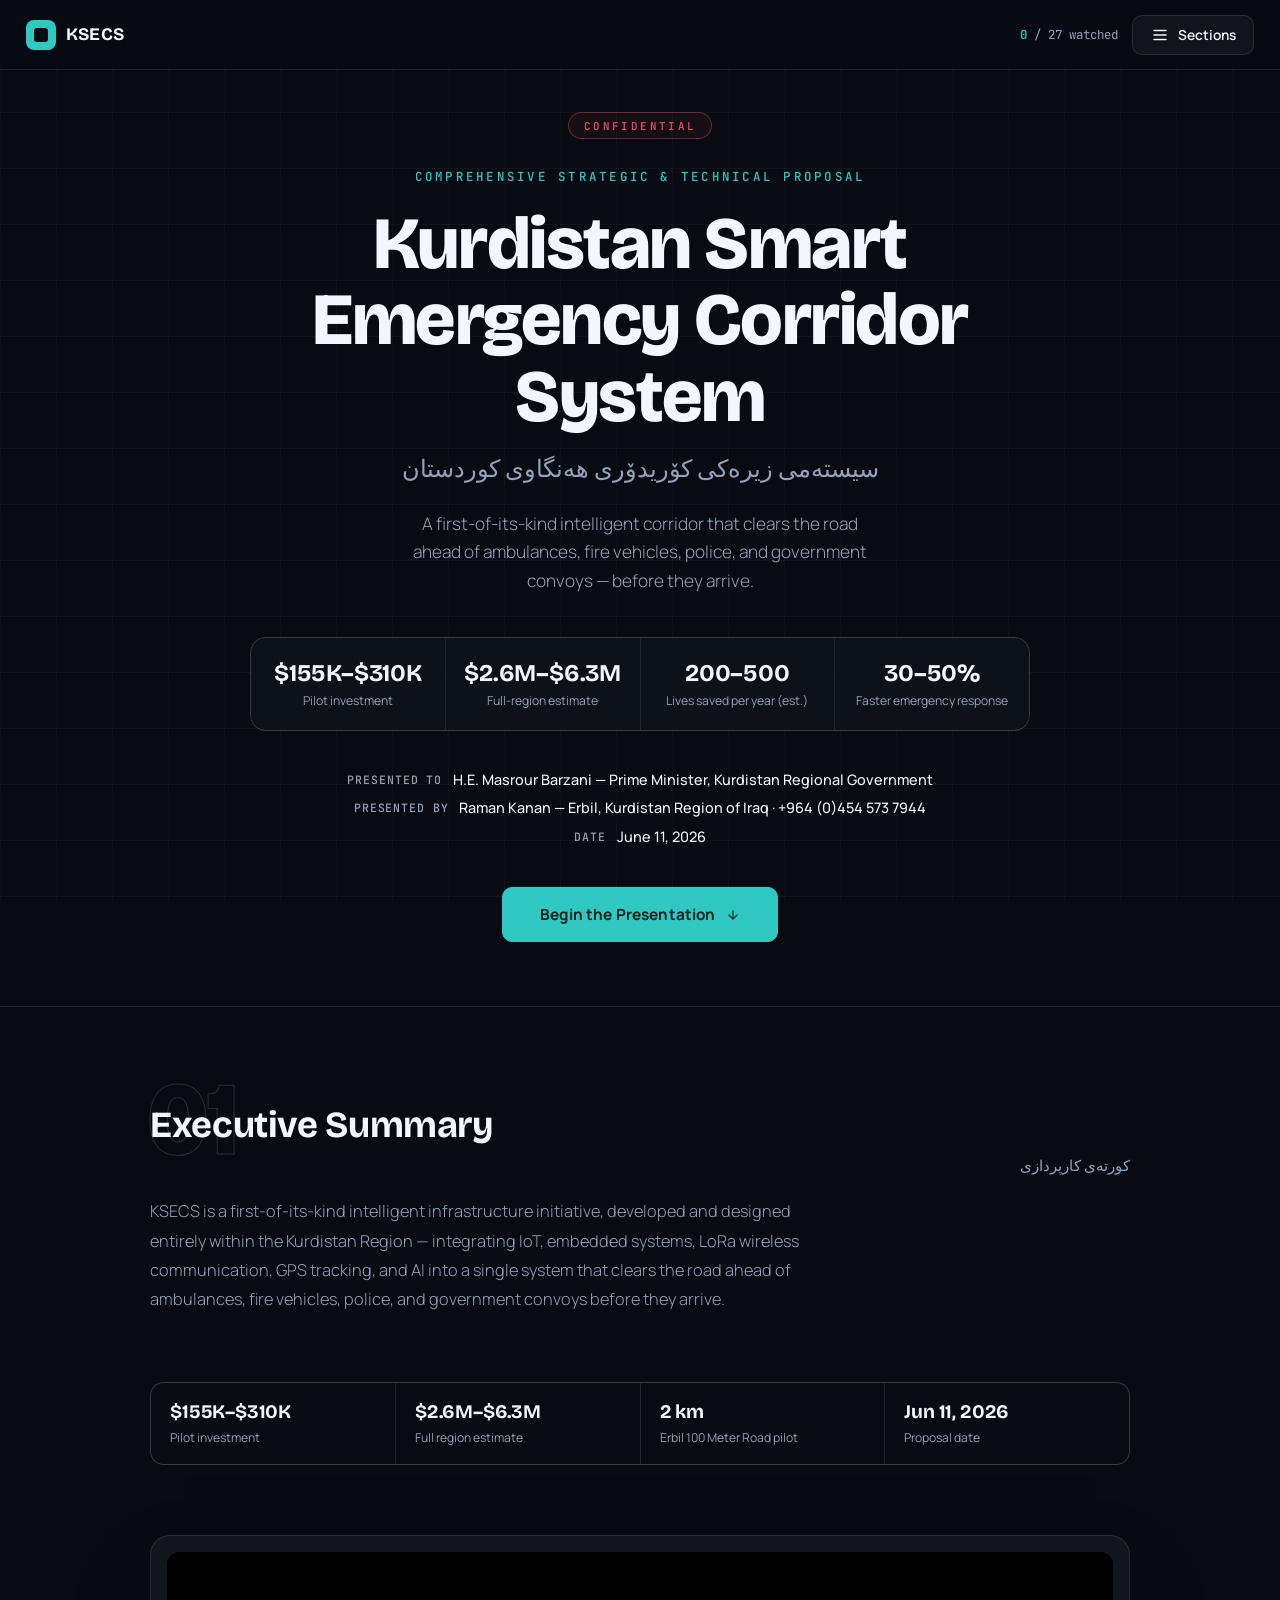
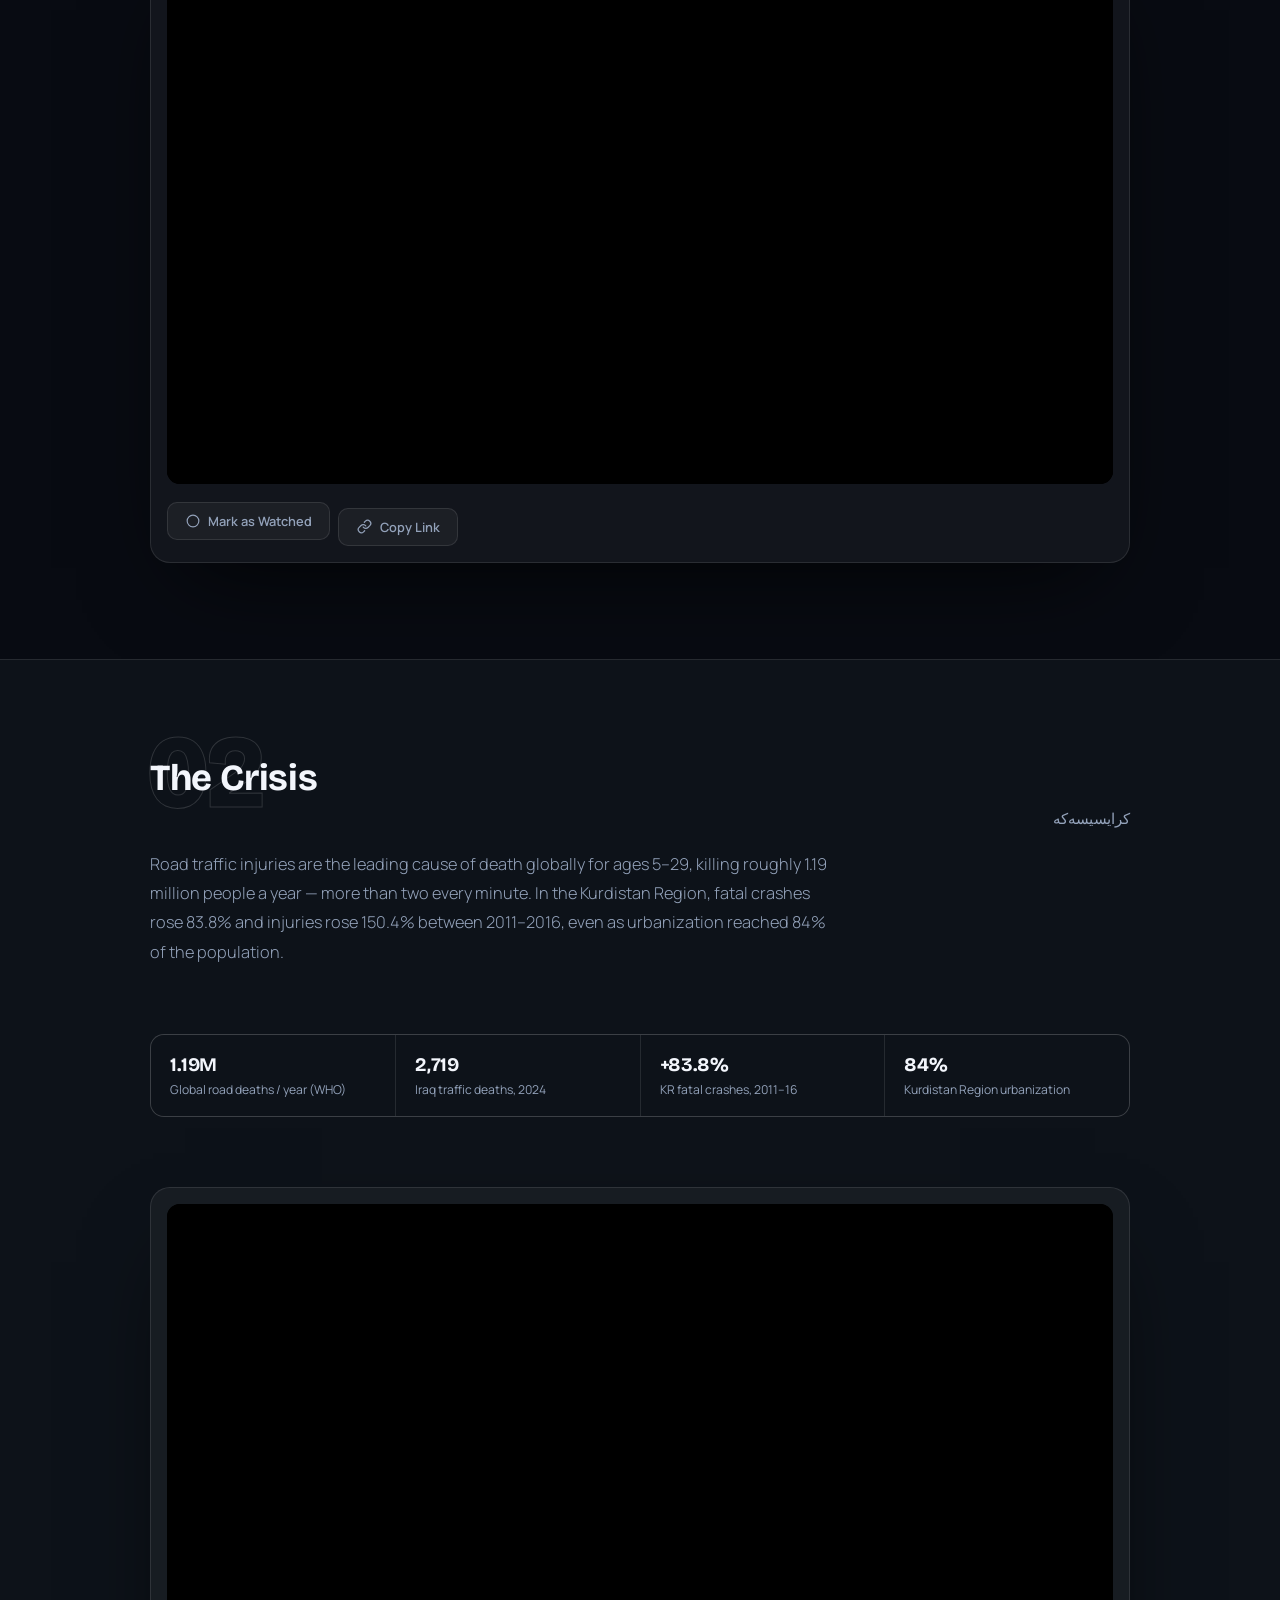
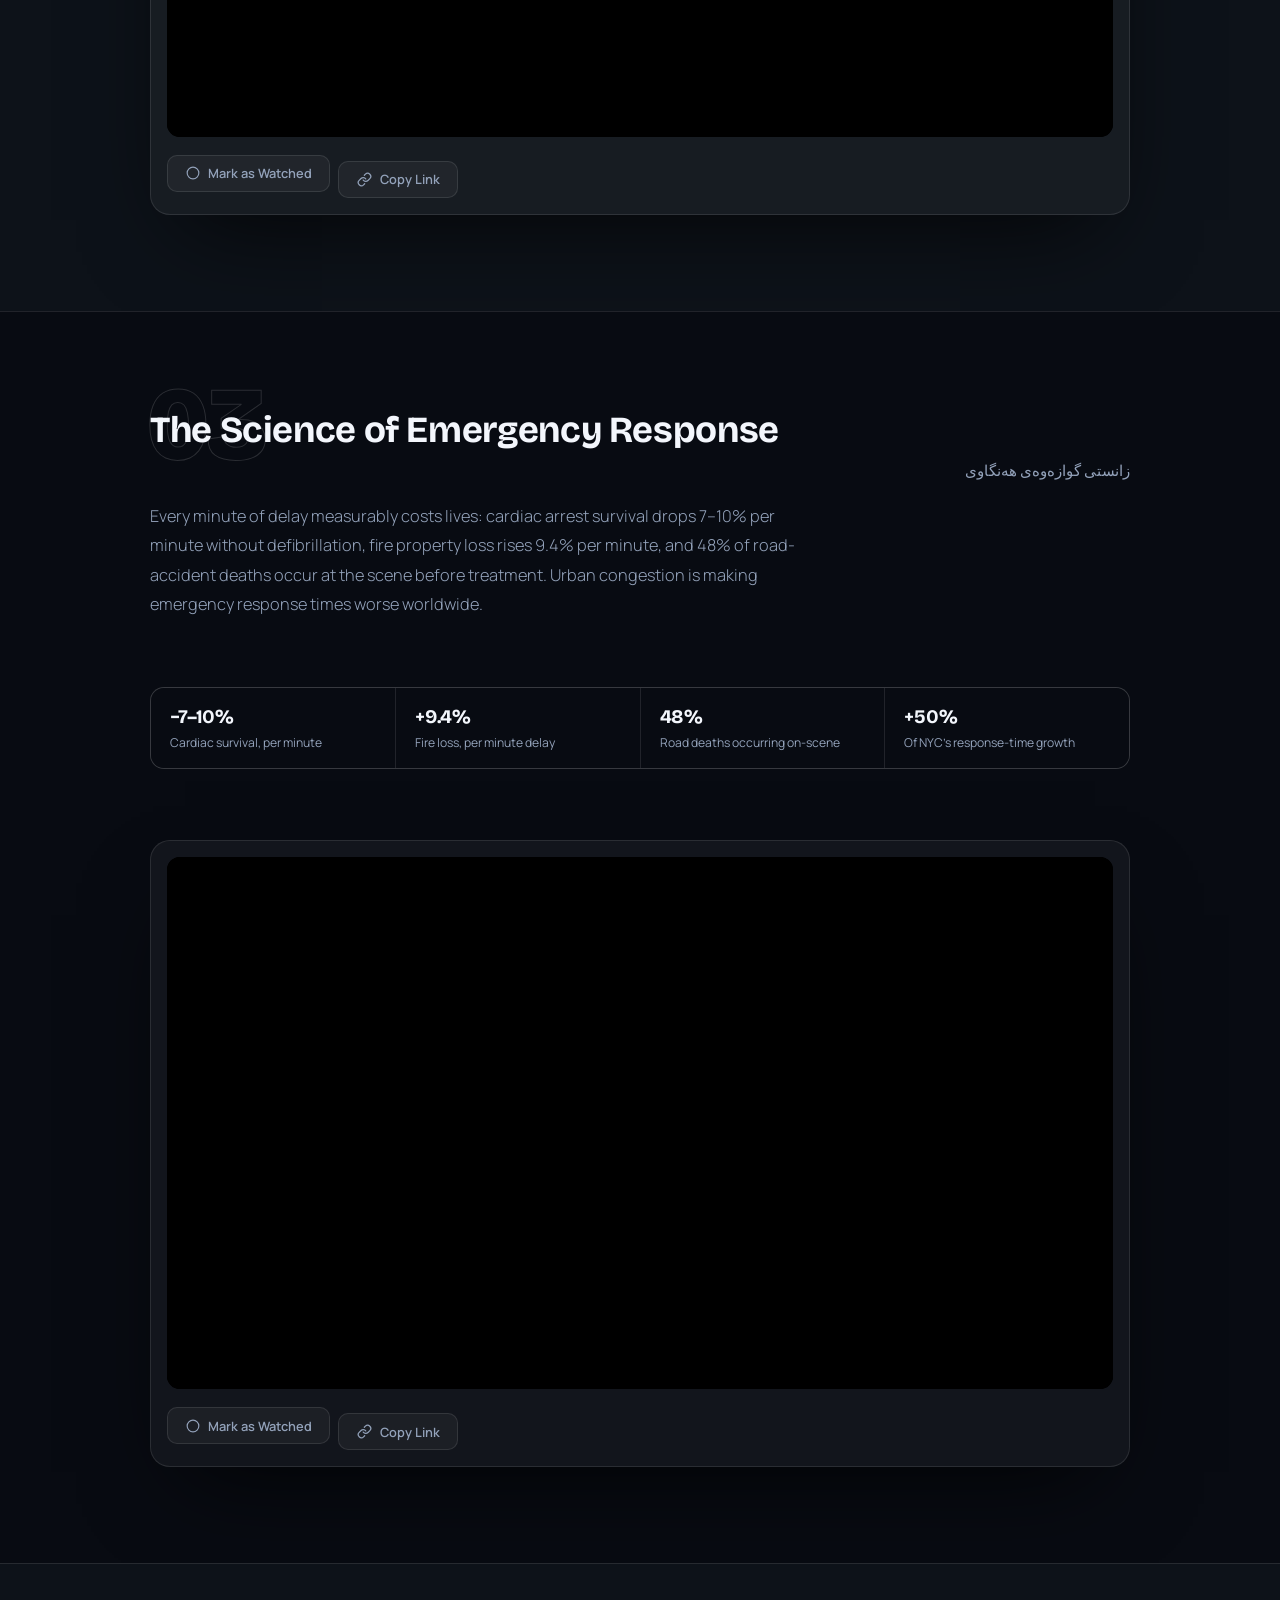
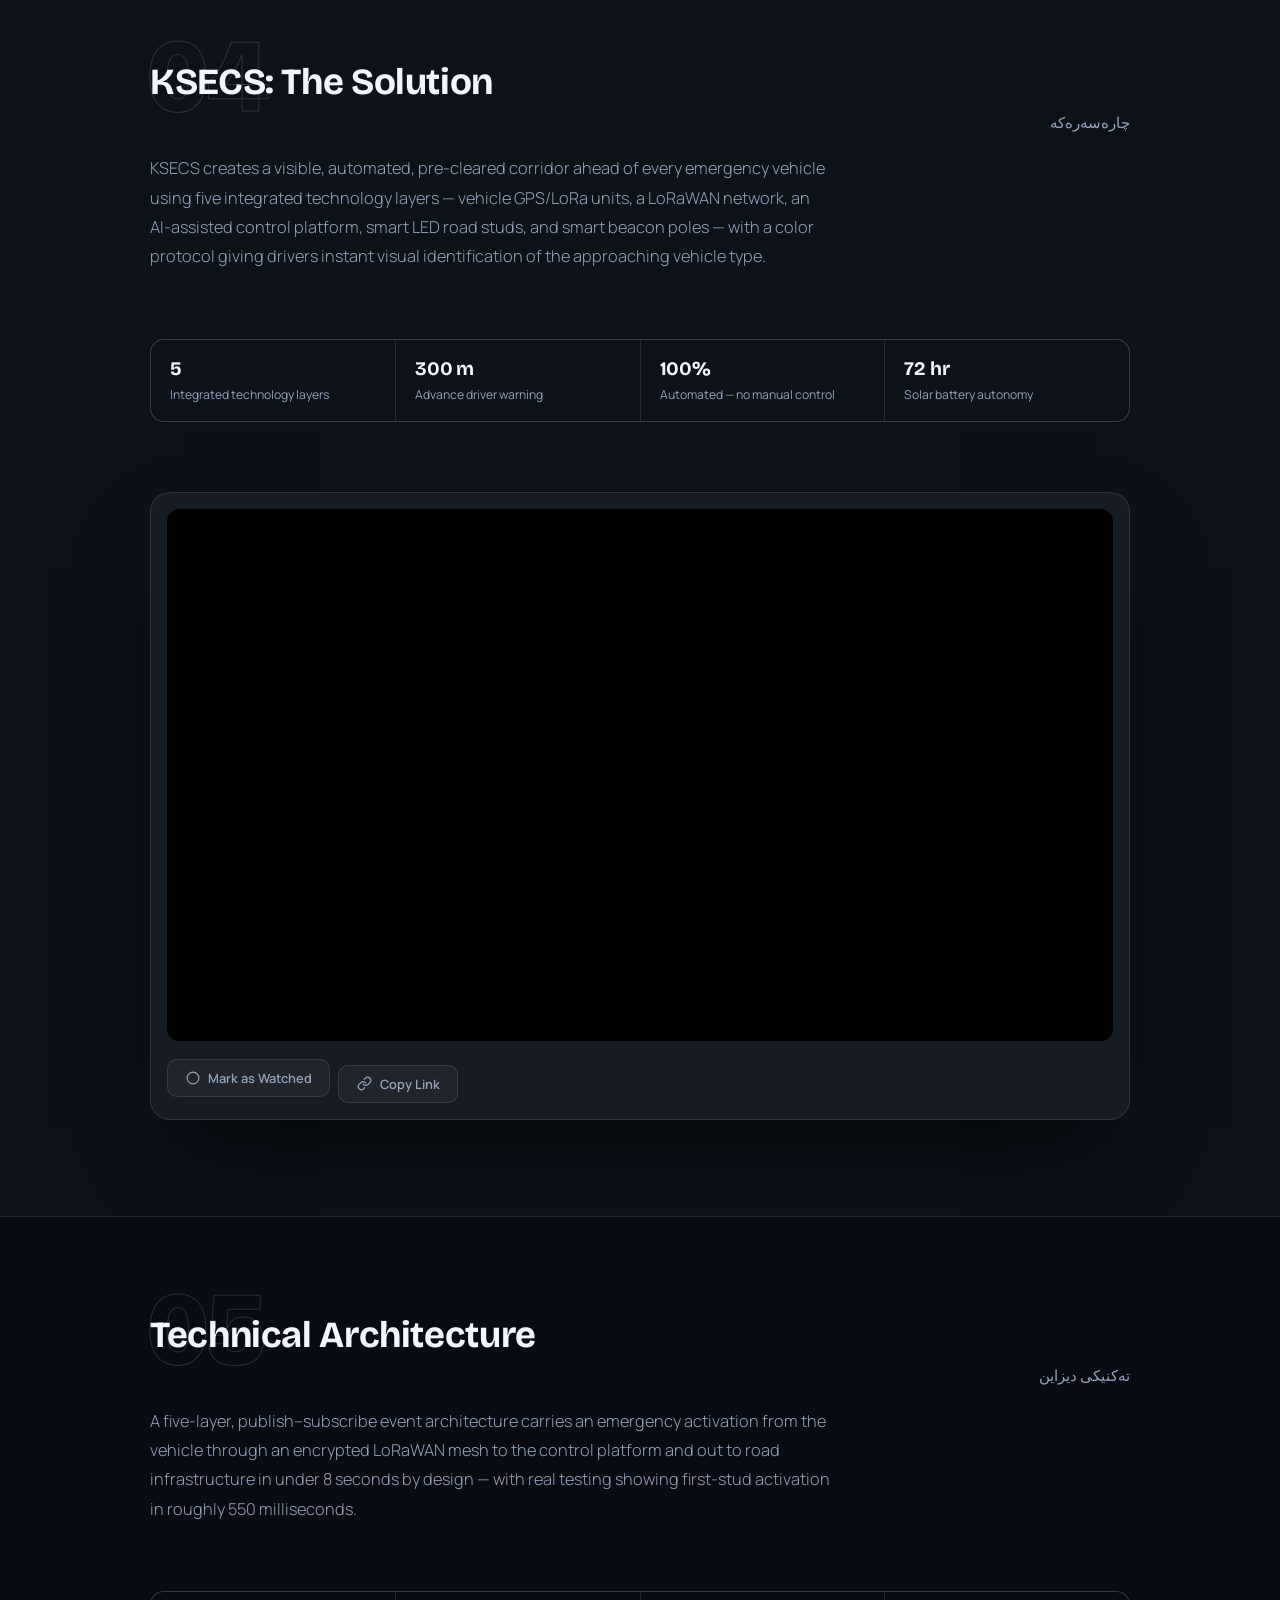
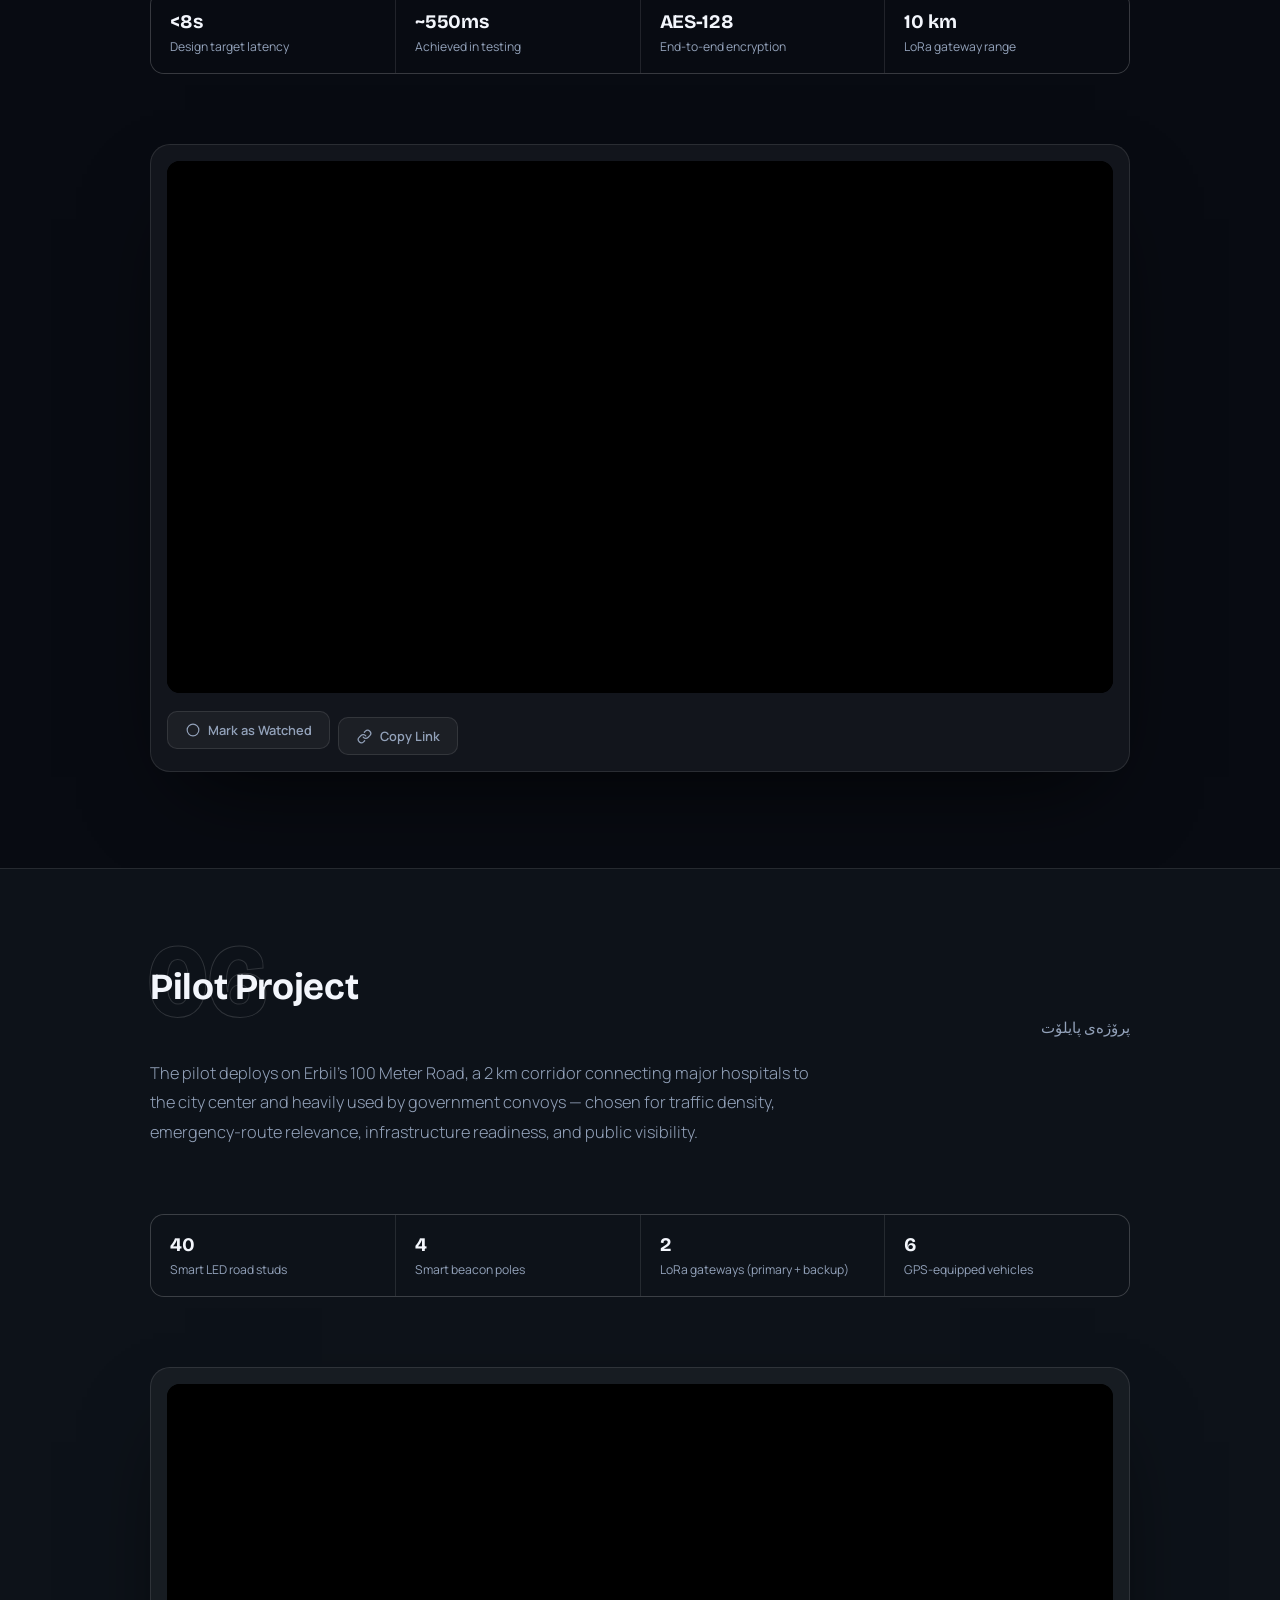
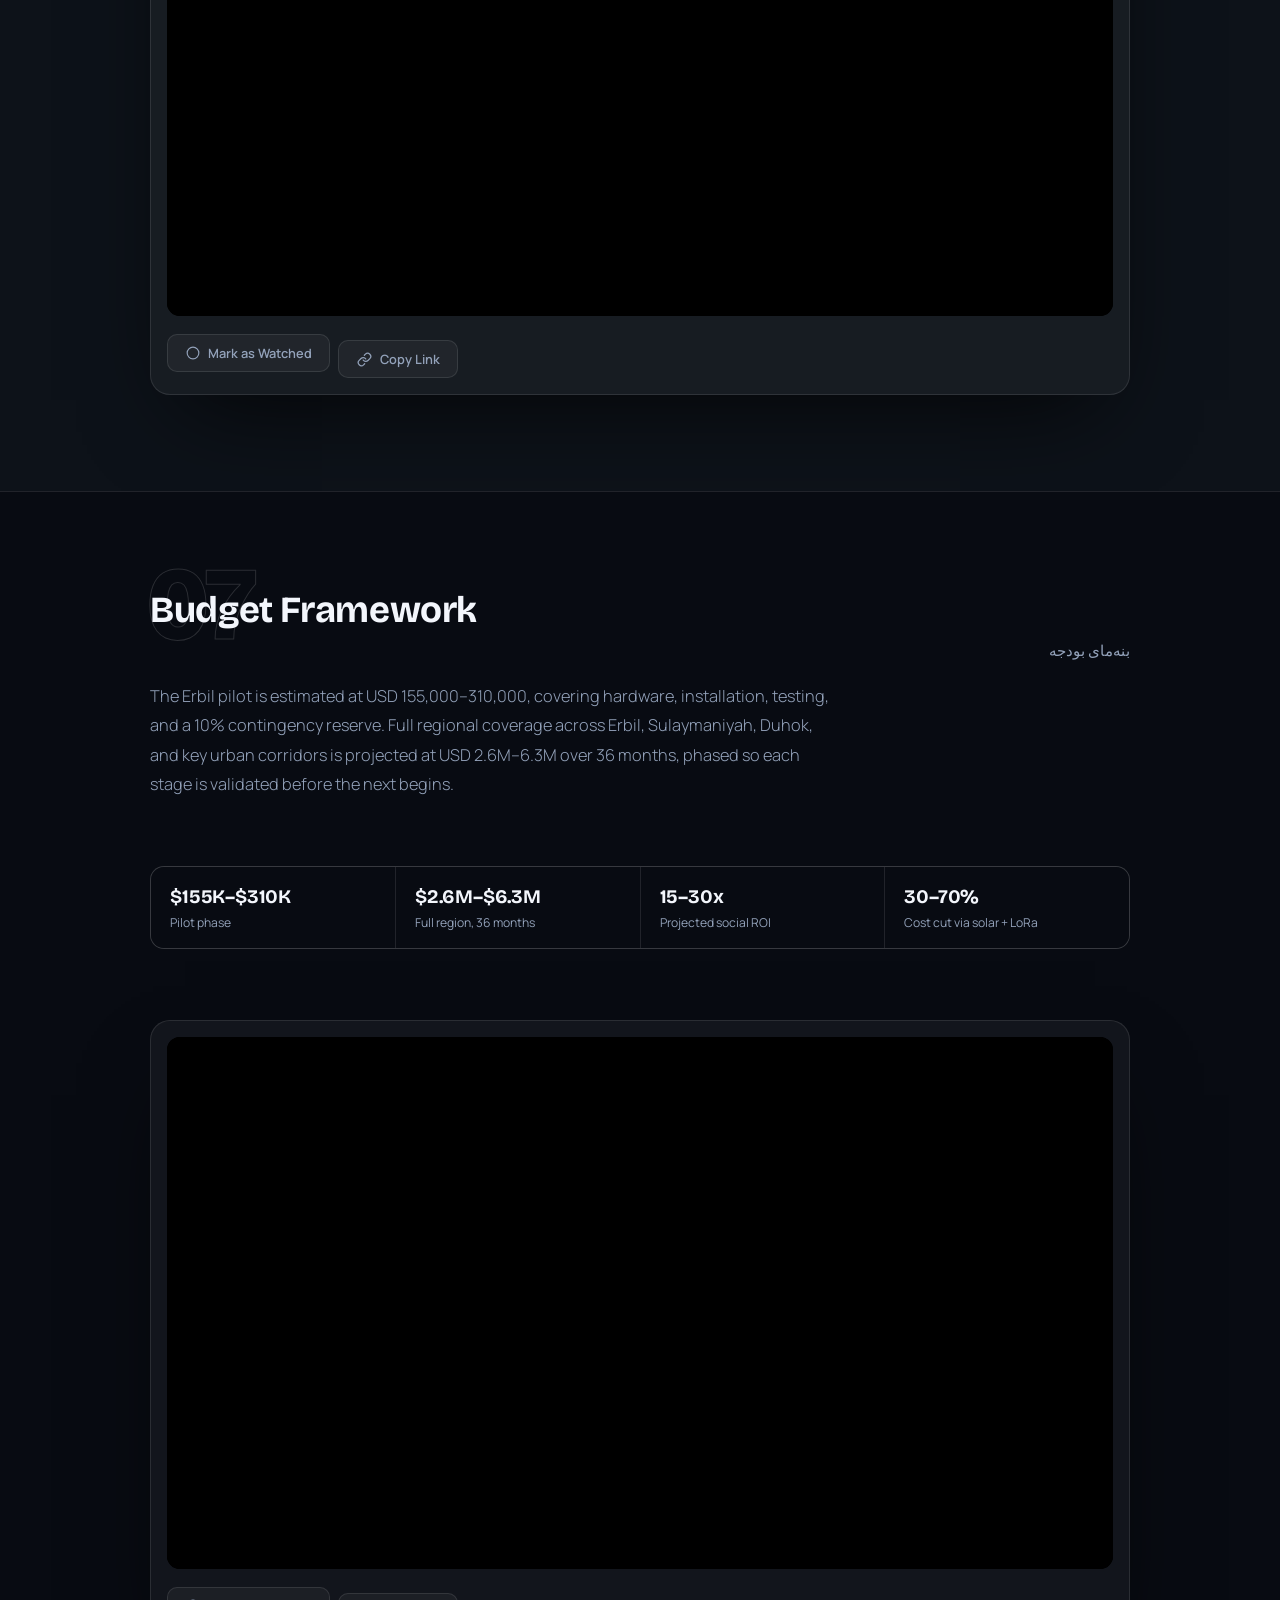
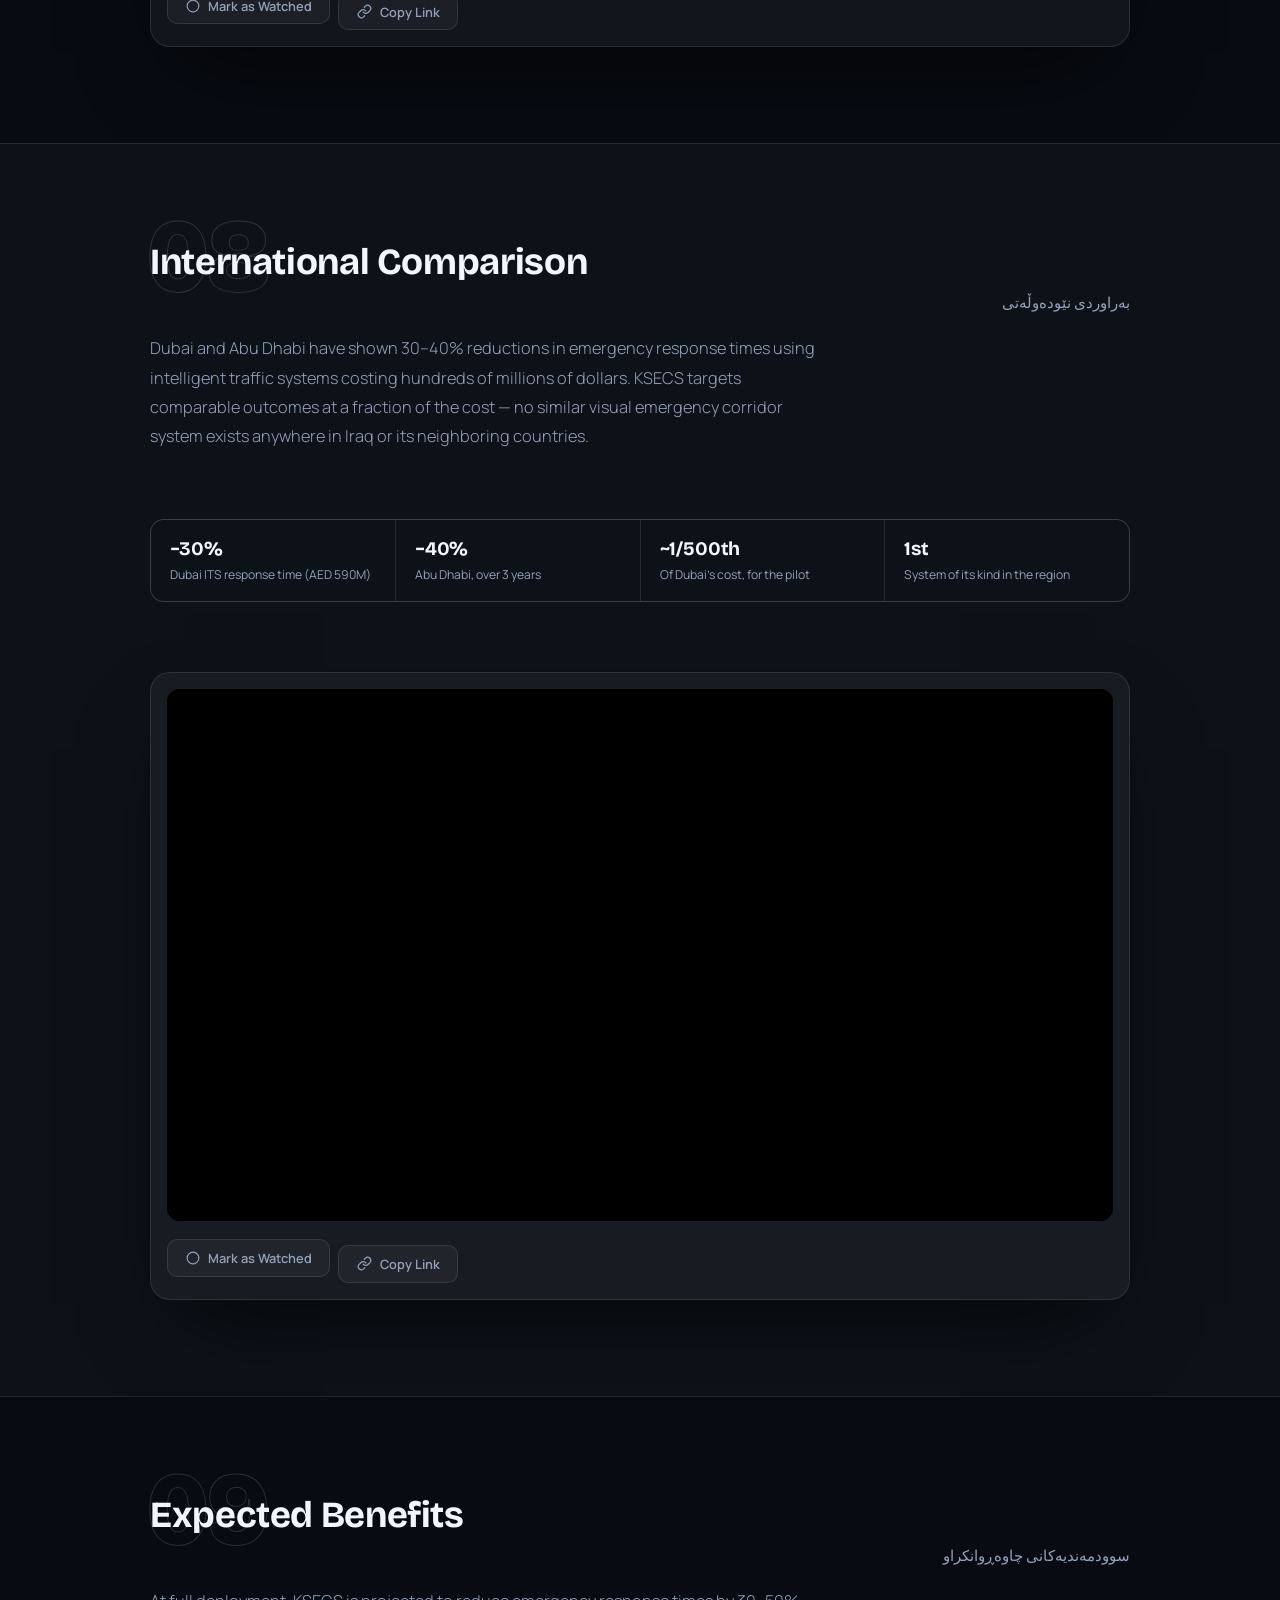
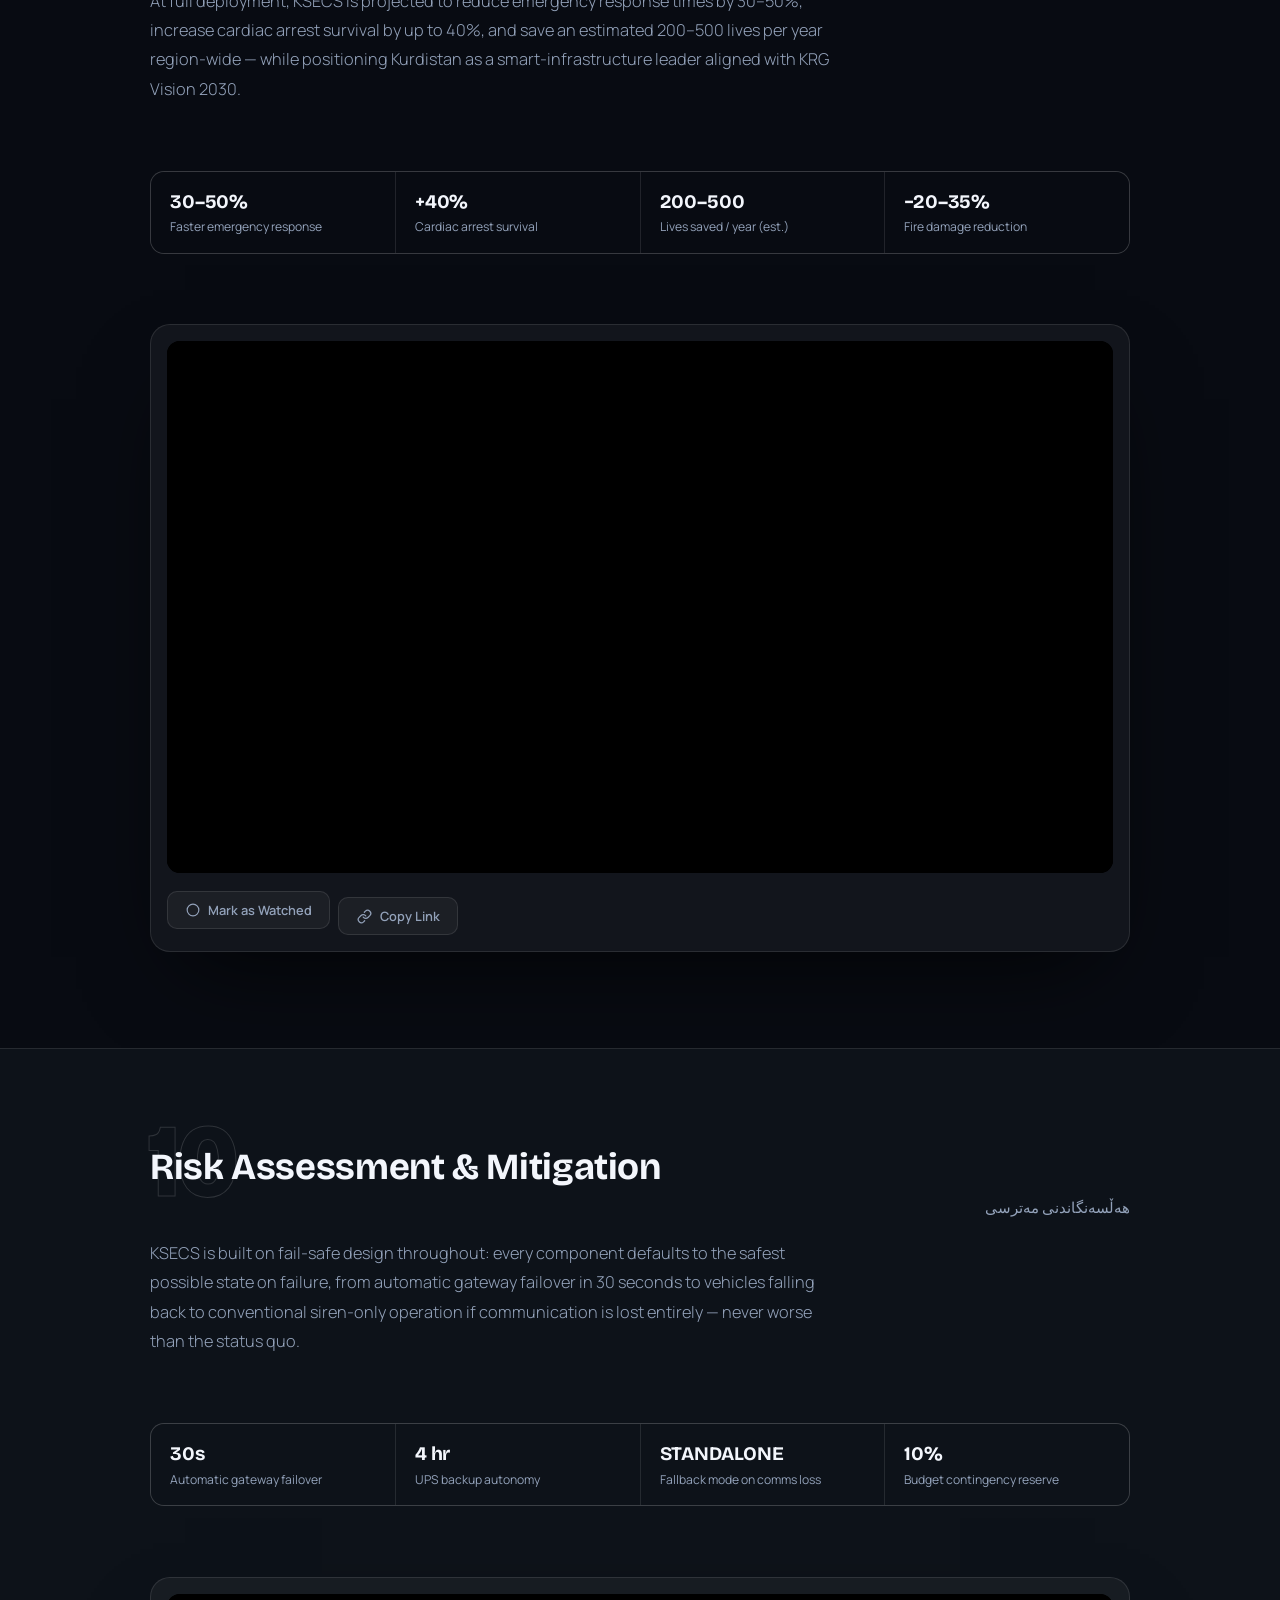
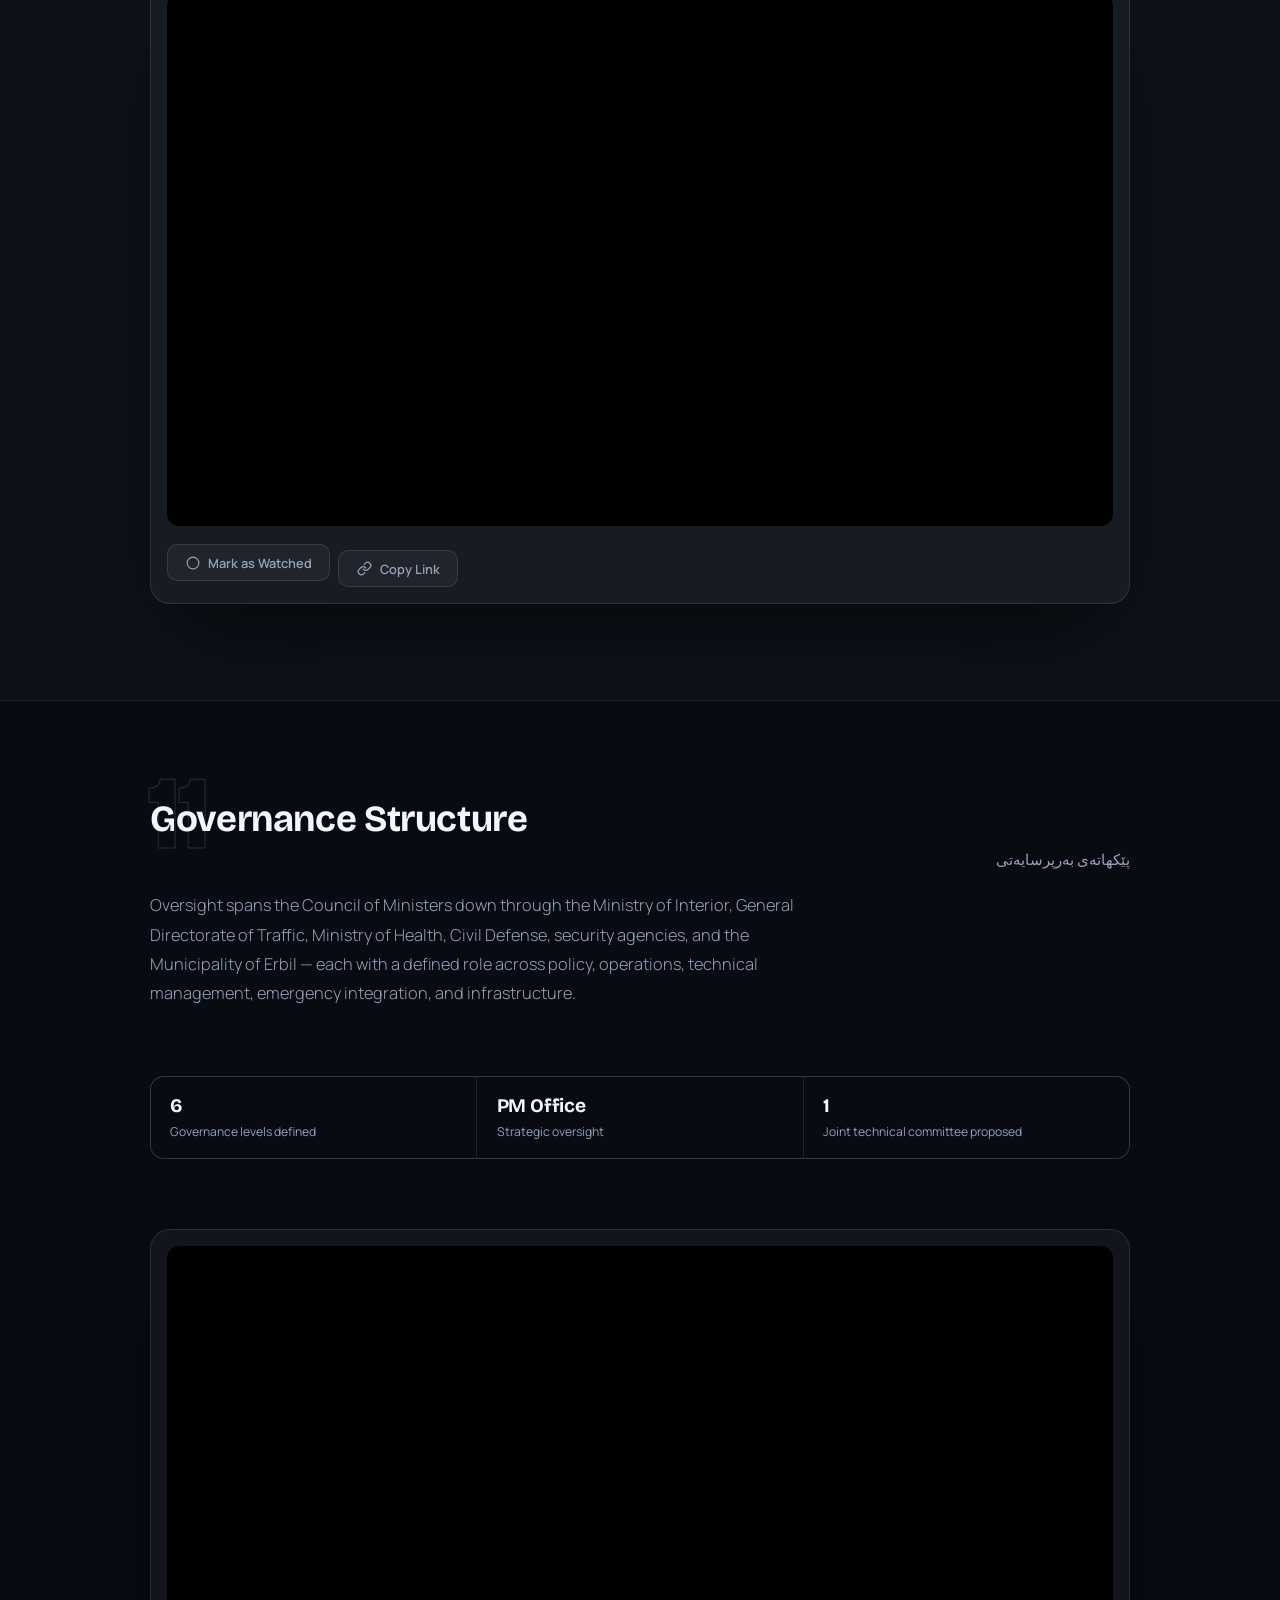
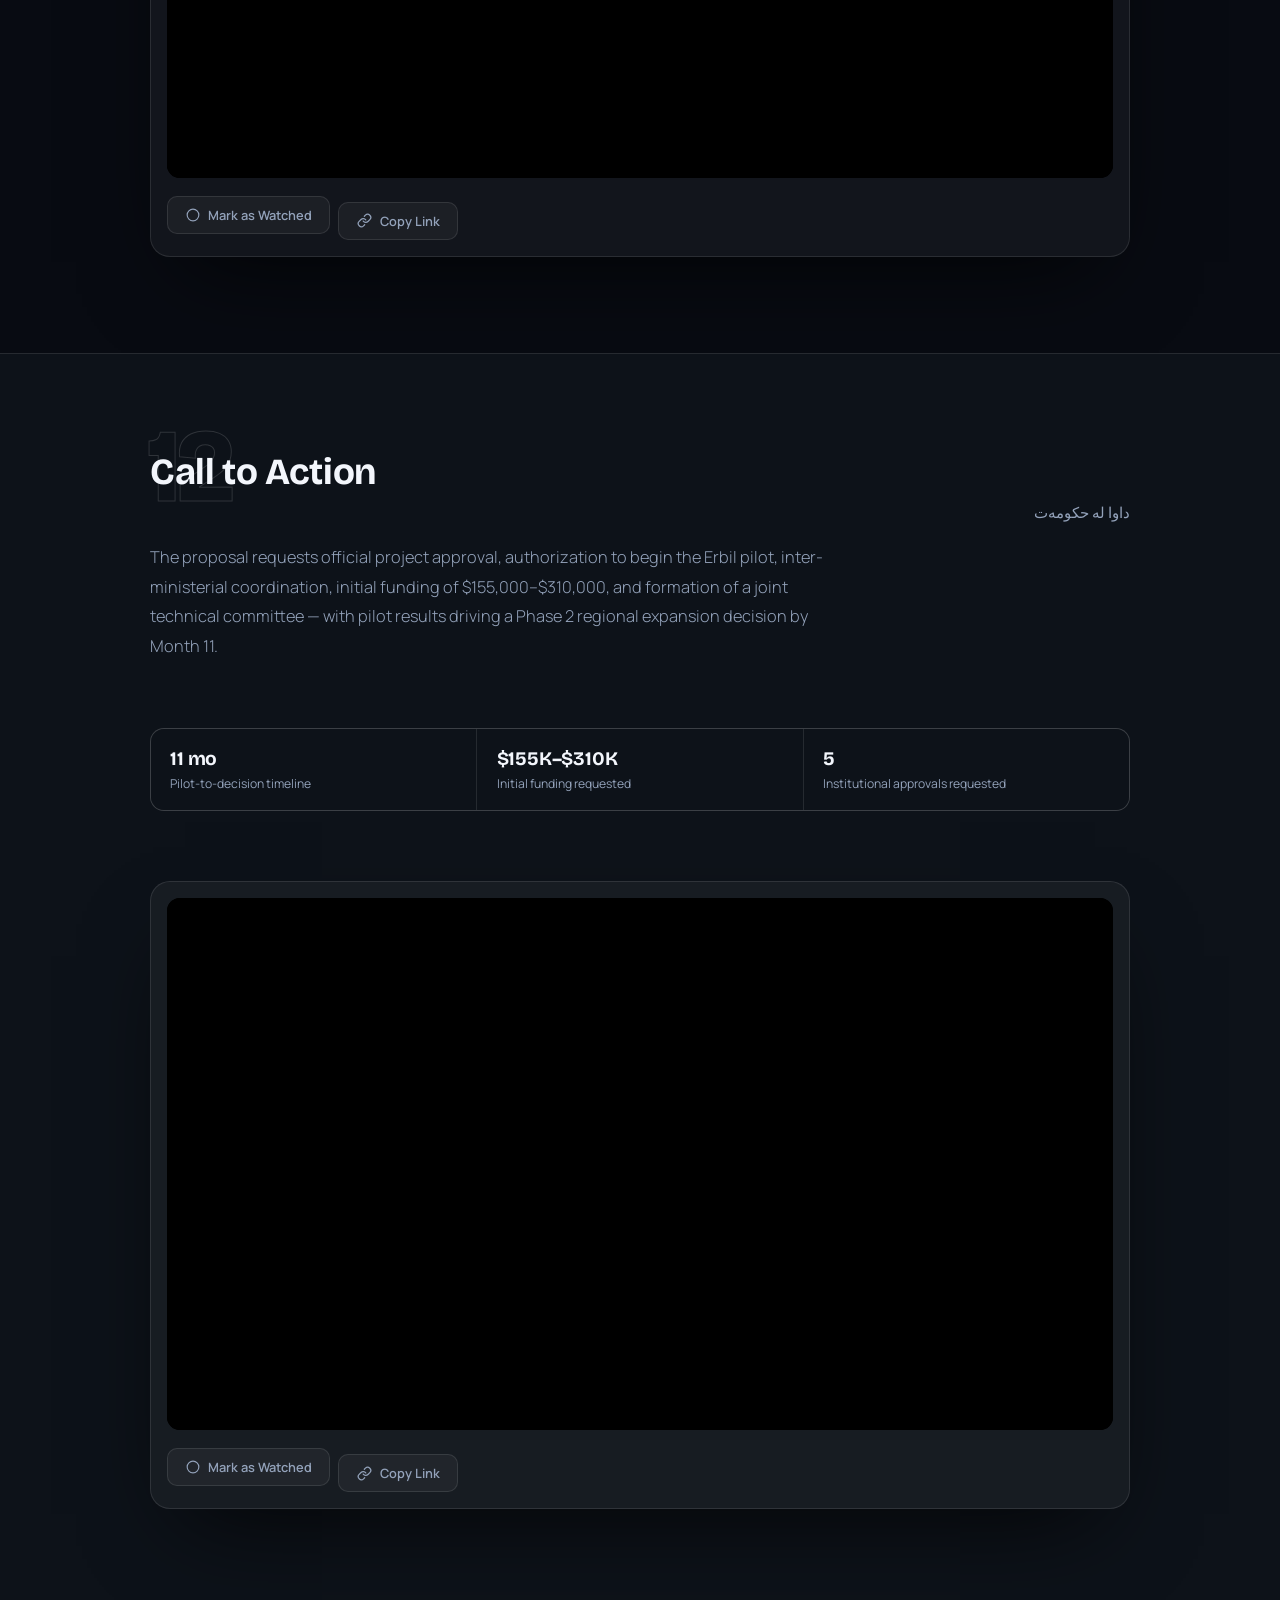
==== commit 8e335d29: "final" ====
--- a/index.html
+++ b/index.html
@@ -80,6 +80,12 @@
       <div id="appendices-root"></div>
     </section>
 
+    <!-- Documentaries -->
+    <section class="documentary-section" id="documentary-section">
+      <h3 class="group-heading">Documentaries</h3>
+      <div id="documentaries-root"></div>
+    </section>
+
     <!-- References -->
     <section class="references-section" id="references-section">
       <button class="references-toggle" id="references-toggle">
--- a/css/style.css
+++ b/css/style.css
@@ -680,8 +680,175 @@
   margin-left: 5px;
 }
 
-/* ---------- Appendices ---------- */
+/* ---------- Copy-link button ---------- */
+.copy-link-btn {
+  display: inline-flex;
+  align-items: center;
+  gap: 0.5rem;
+  margin-top: 0.75rem;
+  padding: 0.55rem 1.1rem;
+  border-radius: 10px;
+  border: 1px solid var(--card-border);
+  background: var(--card);
+  color: var(--ink-dim);
+  font-family: var(--sans);
+  font-weight: 600;
+  font-size: 0.8rem;
+  cursor: pointer;
+  transition: color 0.2s ease, background 0.2s ease, border-color 0.2s ease, transform 0.2s var(--ease);
+}
+
+.copy-link-btn:hover {
+  color: var(--ink);
+  background: var(--card-hover);
+  border-color: rgba(47, 201, 193, 0.4);
+  transform: translateY(-1px);
+}
+
+.copy-link-btn.is-copied {
+  color: var(--ok);
+  border-color: var(--ok);
+  background: rgba(62, 207, 142, 0.08);
+}
+
+.copy-link-btn.is-copied span {
+  display: none;
+}
+
+.copy-link-btn.is-copied::after {
+  content: "Copied!";
+  font-family: var(--mono);
+  font-size: 0.74rem;
+  letter-spacing: 0.04em;
+}
+
+.copy-link-btn svg {
+  flex-shrink: 0;
+  transition: stroke 0.2s ease;
+}
+
+/* ---------- Drive iframe embed ---------- */
+.video-frame .drive-iframe {
+  width: 100%;
+  height: 100%;
+  border: none;
+  display: block;
+  background: #000;
+}
+
+/* Video label (shown for multi-video appendices like case studies) */
+.video-label {
+  font-family: var(--mono);
+  font-weight: 600;
+  font-size: 0.76rem;
+  letter-spacing: 0.08em;
+  text-transform: uppercase;
+  color: var(--accent);
+  padding: 0.6rem 0.4rem 0.2rem;
+}
+
+/* Action button row for drive embed cards */
+.video-card-actions {
+  display: flex;
+  align-items: center;
+  gap: 0.5rem;
+  margin-top: 0.75rem;
+  flex-wrap: wrap;
+}
+
+/* Mark as Watched button */
+.mark-watched-btn {
+  display: inline-flex;
+  align-items: center;
+  gap: 0.5rem;
+  padding: 0.55rem 1.1rem;
+  border-radius: 10px;
+  border: 1px solid var(--card-border);
+  background: var(--card);
+  color: var(--ink-dim);
+  font-family: var(--sans);
+  font-weight: 600;
+  font-size: 0.8rem;
+  cursor: pointer;
+  transition: color 0.2s ease, background 0.2s ease, border-color 0.2s ease, transform 0.2s var(--ease);
+}
+
+.mark-watched-btn:hover {
+  color: var(--ink);
+  background: var(--card-hover);
+  border-color: rgba(62, 207, 142, 0.4);
+  transform: translateY(-1px);
+}
+
+.mark-watched-btn.is-marked {
+  color: var(--ok);
+  border-color: var(--ok);
+  background: rgba(62, 207, 142, 0.08);
+}
+
+.mark-watched-btn svg {
+  flex-shrink: 0;
+}
+
+/* Multi-video grid (e.g. Appendix A case studies) */
+.multi-video-grid {
+  display: grid;
+  grid-template-columns: 1fr;
+  gap: 1.2rem;
+  margin-top: 0.5rem;
+}
+
+@media (min-width: 768px) {
+  .multi-video-grid {
+    grid-template-columns: repeat(2, 1fr);
+  }
+}
+
+.multi-video-grid .video-card {
+  padding: 0.65rem;
+  border-radius: 15px;
+}
+
+.multi-video-grid .video-frame {
+  border-radius: 10px;
+}
+
+.multi-video-grid .watched-badge {
+  top: 1.15rem;
+  right: 1.15rem;
+}
+
+/* ---------- Copy toast ---------- */
+.copy-toast {
+  position: fixed;
+  bottom: 2rem;
+  left: 50%;
+  transform: translateX(-50%) translateY(20px);
+  z-index: 100;
+  background: rgba(13, 18, 25, 0.92);
+  backdrop-filter: blur(12px);
+  border: 1px solid var(--ok);
+  color: var(--ok);
+  font-family: var(--mono);
+  font-size: 0.82rem;
+  font-weight: 600;
+  letter-spacing: 0.06em;
+  padding: 0.7rem 1.6rem;
+  border-radius: 12px;
+  box-shadow: 0 16px 40px -12px rgba(0, 0, 0, 0.6);
+  opacity: 0;
+  pointer-events: none;
+  transition: opacity 0.35s ease, transform 0.35s var(--ease);
+}
+
+.copy-toast.is-visible {
+  opacity: 1;
+  transform: translateX(-50%) translateY(0);
+}
+
+/* ---------- Appendices & Documentaries ---------- */
 .appendix-section,
+.documentary-section,
 .references-section {
   max-width: 980px;
   margin: 0 auto;
@@ -757,6 +924,75 @@
 }
 
 .appendix-item .watched-badge {
+  top: 1.15rem;
+  right: 1.15rem;
+}
+
+/* ---------- Documentaries ---------- */
+.documentary-section {
+  border-top: 1px solid var(--card-border);
+}
+
+.documentary-item {
+  border: 1px solid var(--card-border);
+  border-radius: 18px;
+  padding: 1.7rem;
+  margin-bottom: 1.2rem;
+  background: var(--card);
+  transition: border-color 0.3s ease;
+}
+
+.documentary-item:hover {
+  border-color: rgba(230, 72, 95, 0.35);
+}
+
+.documentary-item-head {
+  display: flex;
+  align-items: baseline;
+  gap: 0.85rem;
+  margin-bottom: 0.5rem;
+  flex-wrap: wrap;
+}
+
+.documentary-number {
+  font-family: var(--display);
+  font-weight: 800;
+  color: var(--accent-2);
+  font-size: 1.1rem;
+}
+
+.documentary-title {
+  font-family: var(--display);
+  font-weight: 700;
+  font-size: 1.2rem;
+  margin: 0;
+  color: var(--ink);
+}
+
+.documentary-title-ku {
+  font-size: 0.83rem;
+  color: var(--ink-dim);
+  margin: 0 0 0.75rem;
+}
+
+.documentary-summary {
+  color: var(--ink-dim);
+  font-size: 0.96rem;
+  font-weight: 300;
+  line-height: 1.7;
+  margin: 0 0 1.1rem;
+}
+
+.documentary-item .video-card {
+  padding: 0.65rem;
+  border-radius: 15px;
+}
+
+.documentary-item .video-frame {
+  border-radius: 10px;
+}
+
+.documentary-item .watched-badge {
   top: 1.15rem;
   right: 1.15rem;
 }
